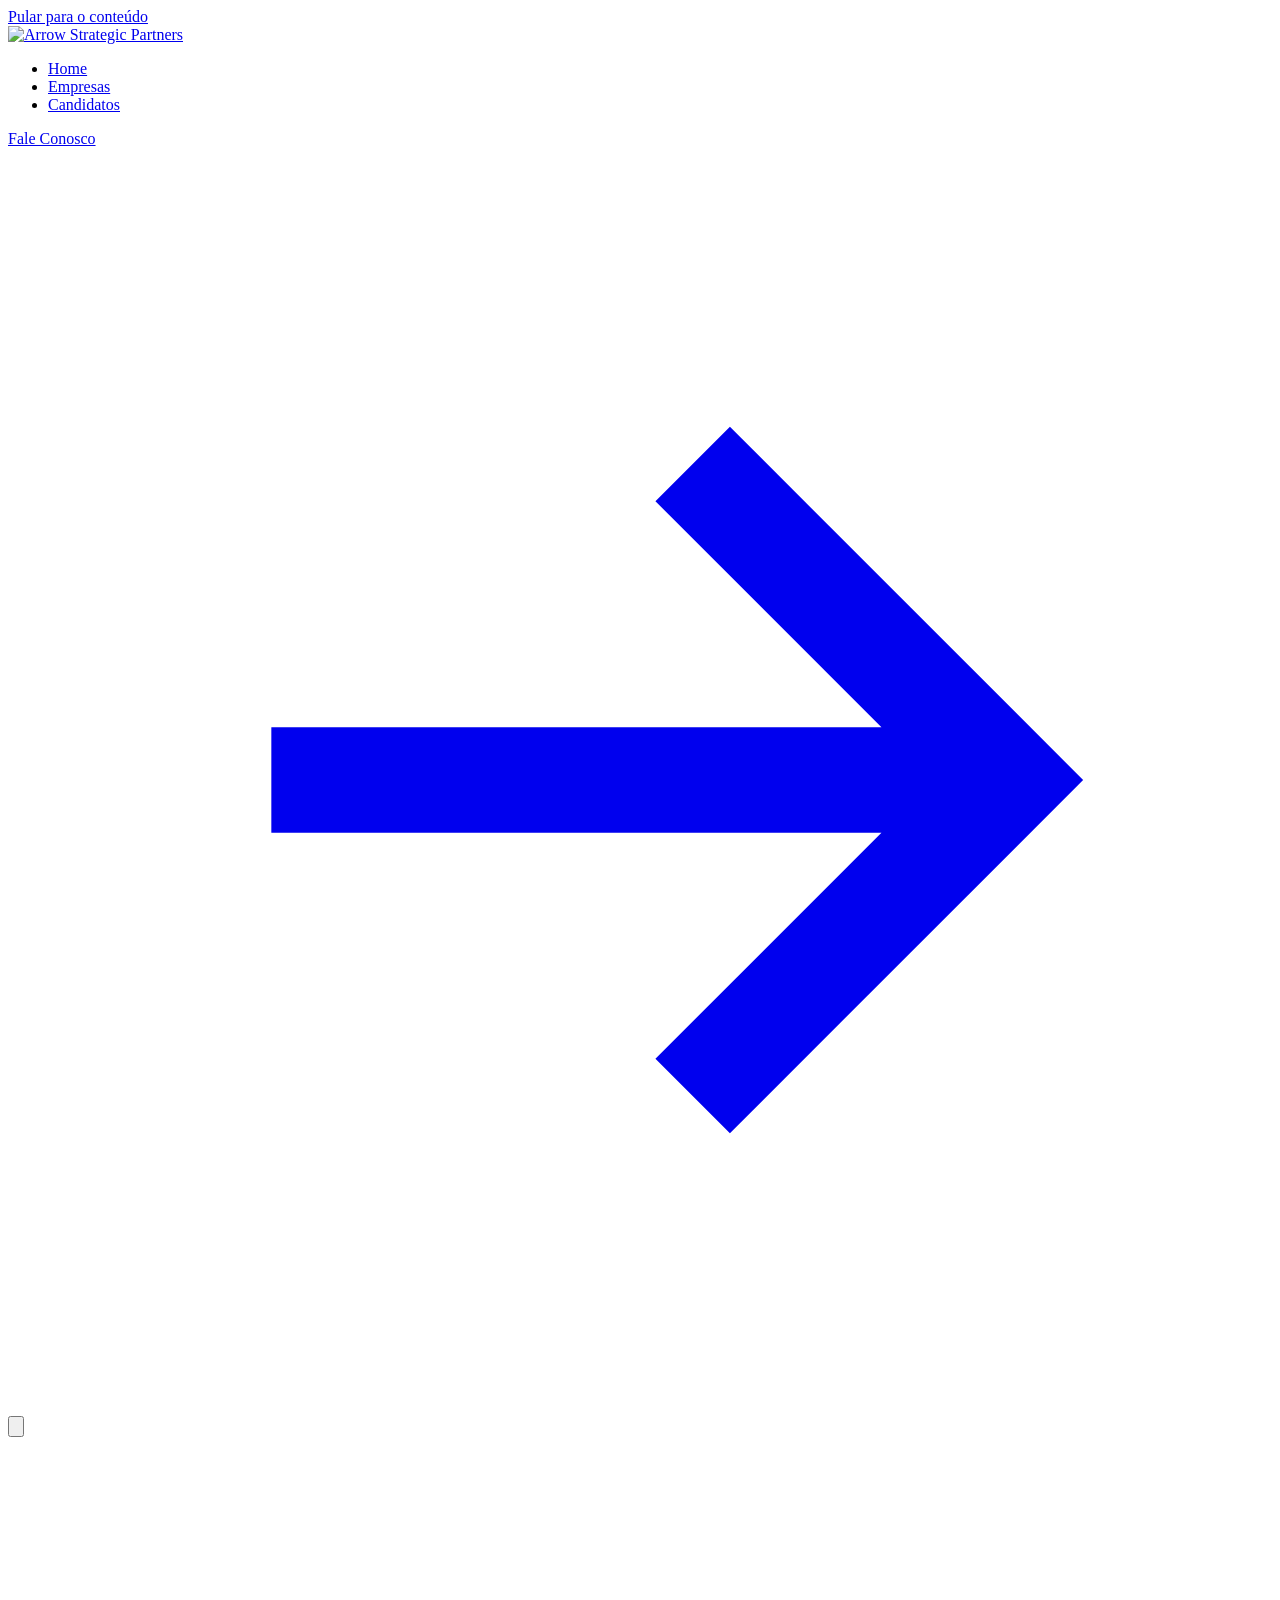
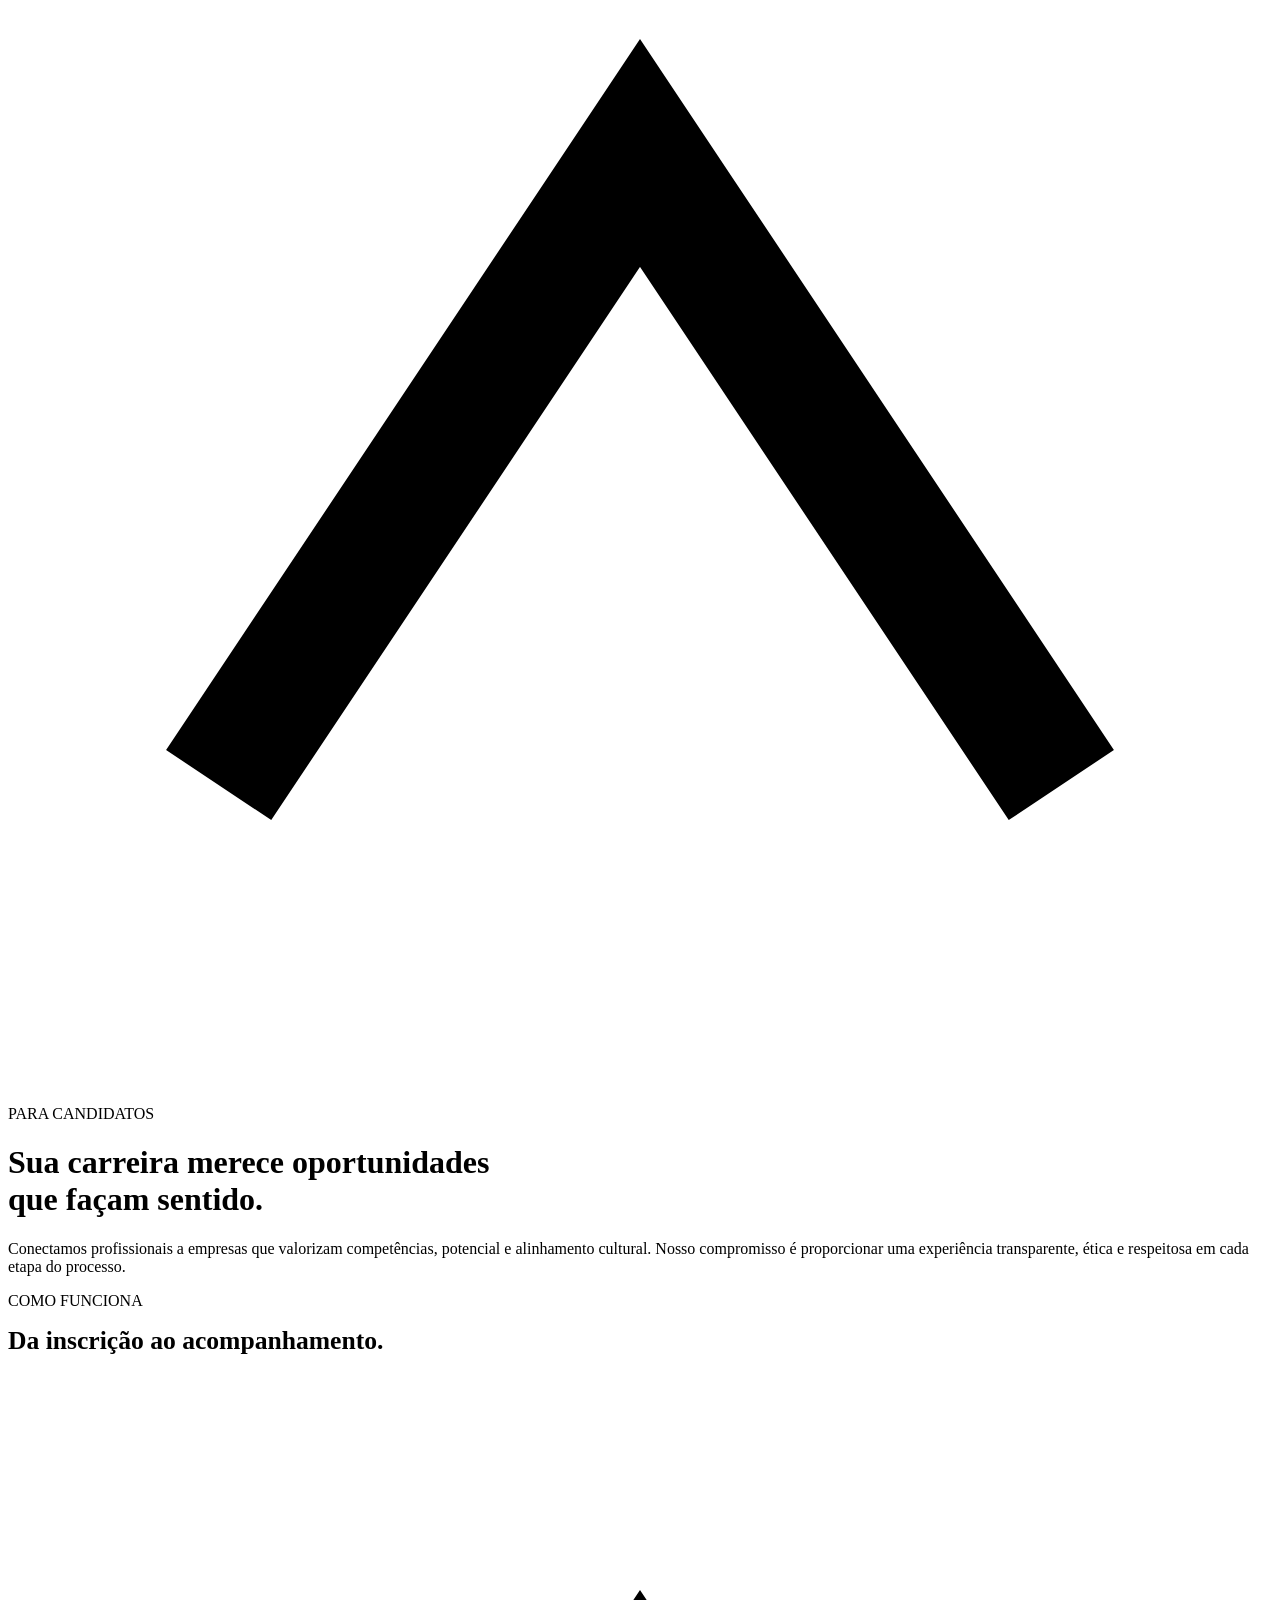
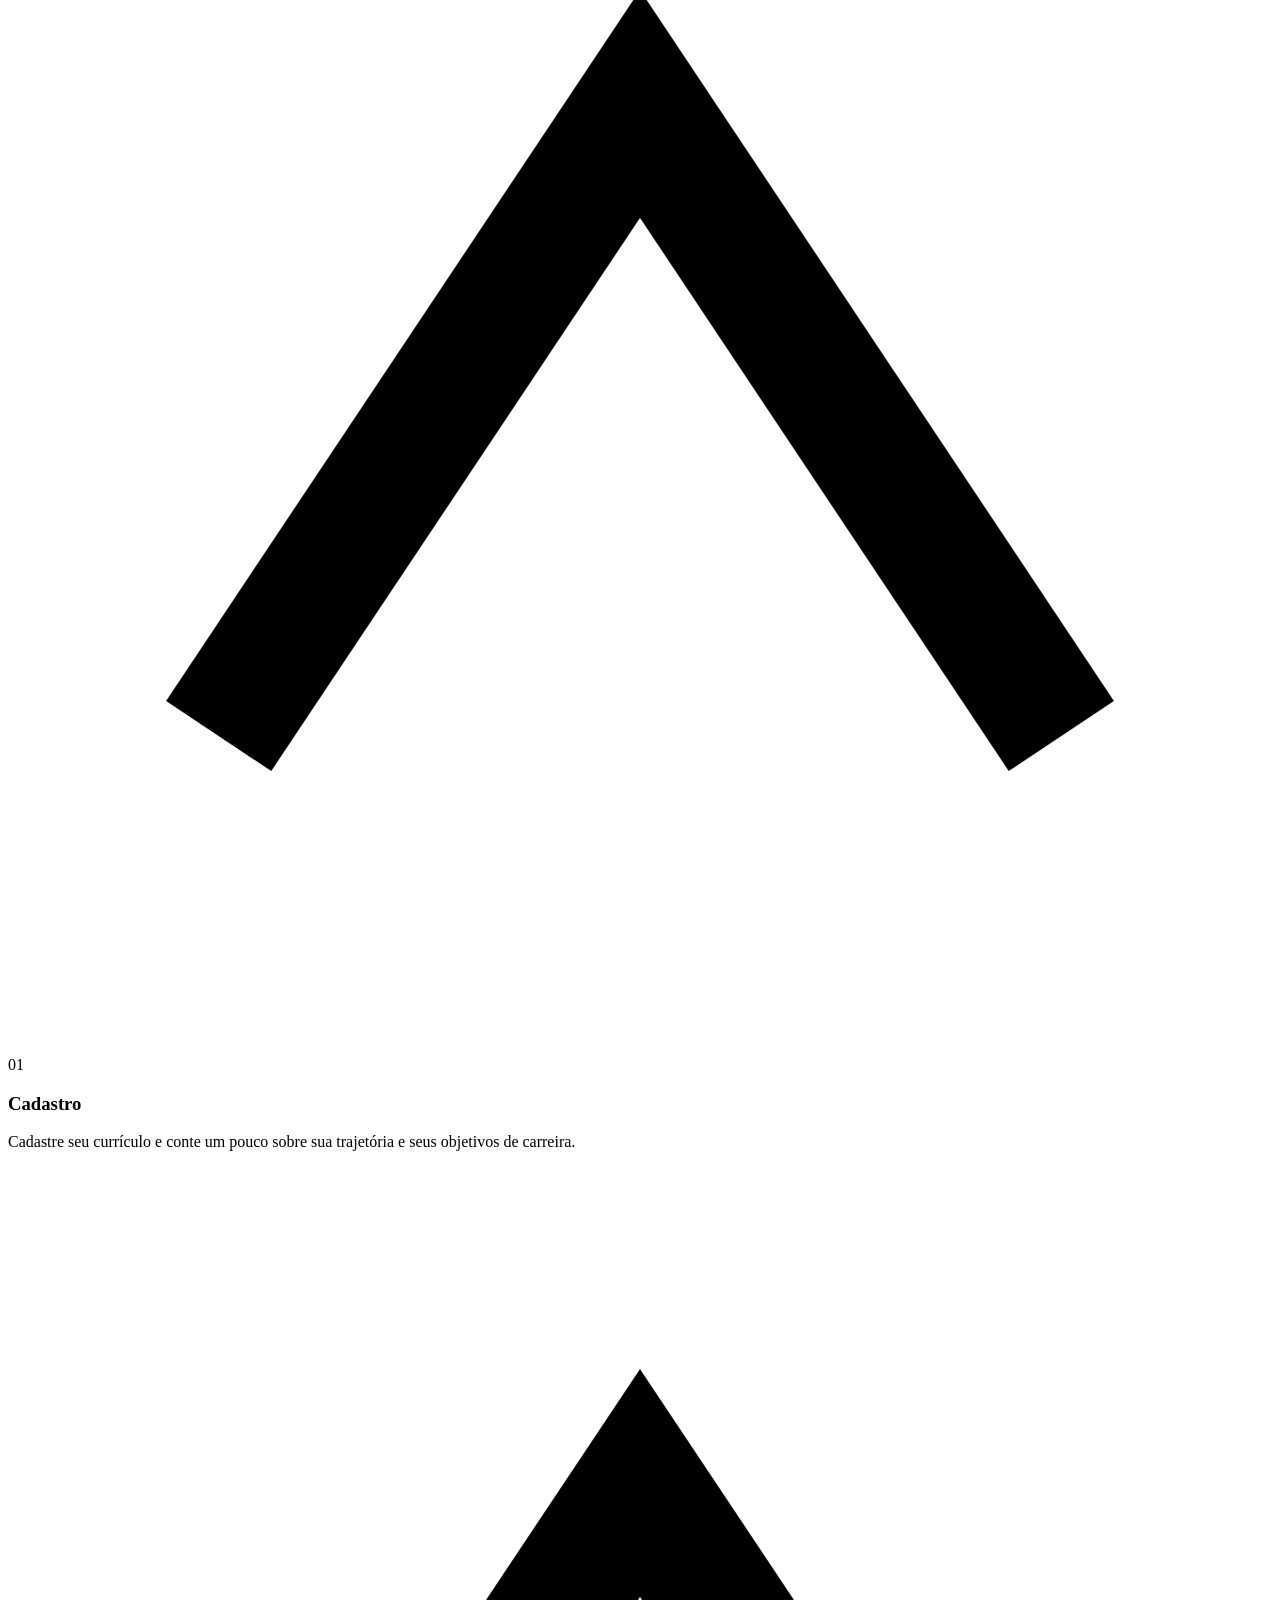
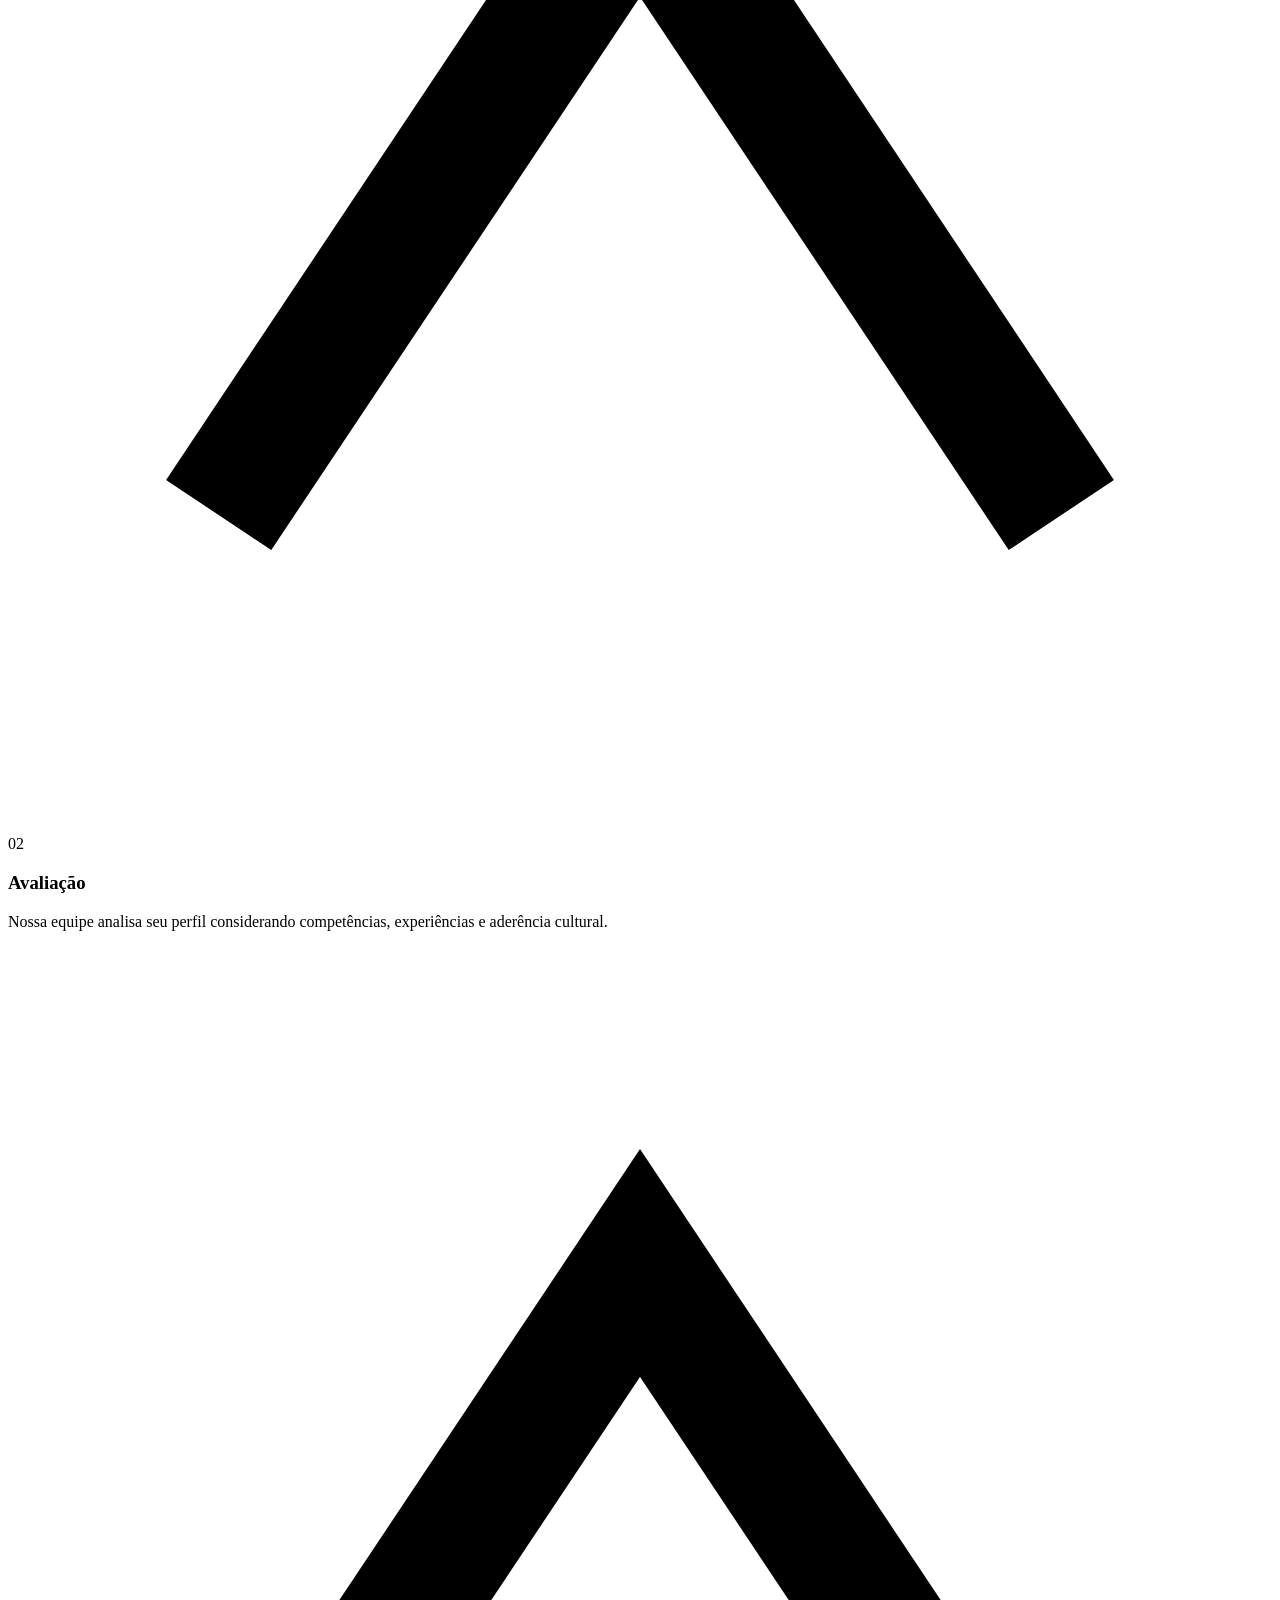
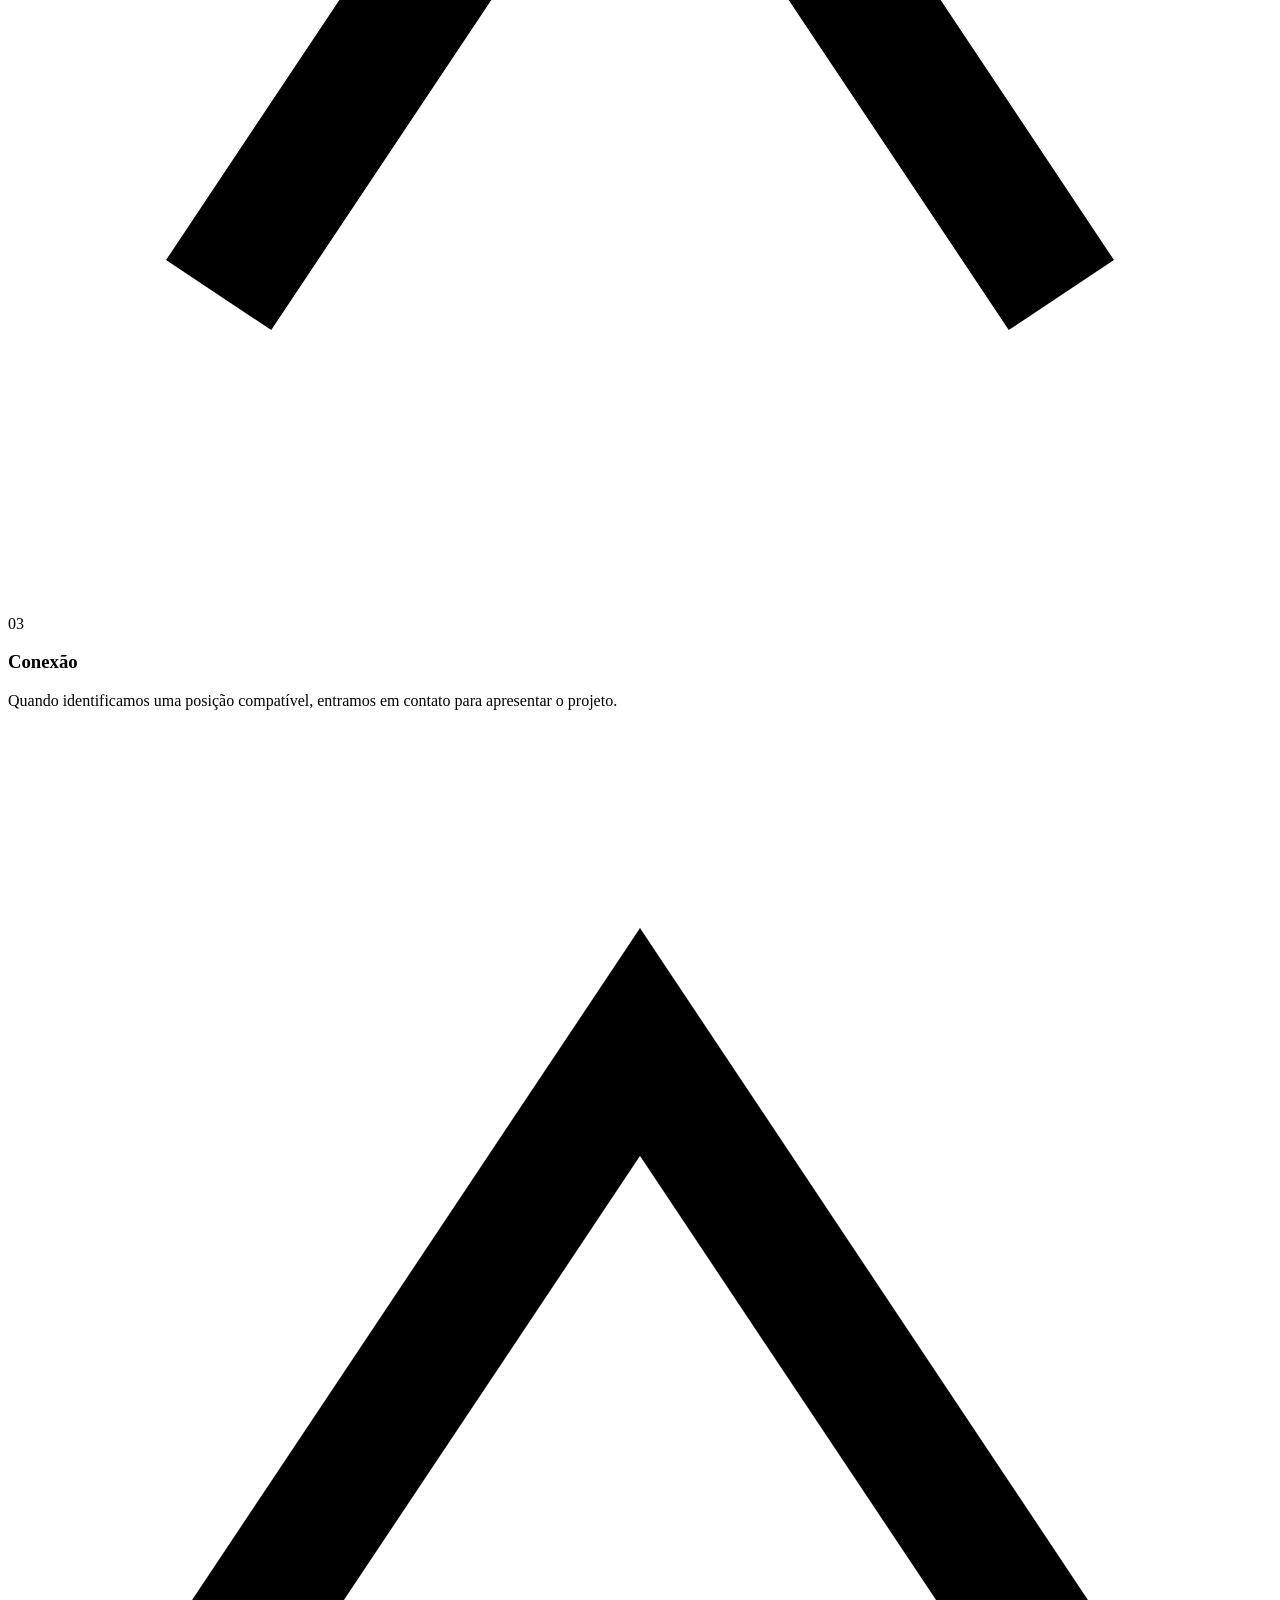
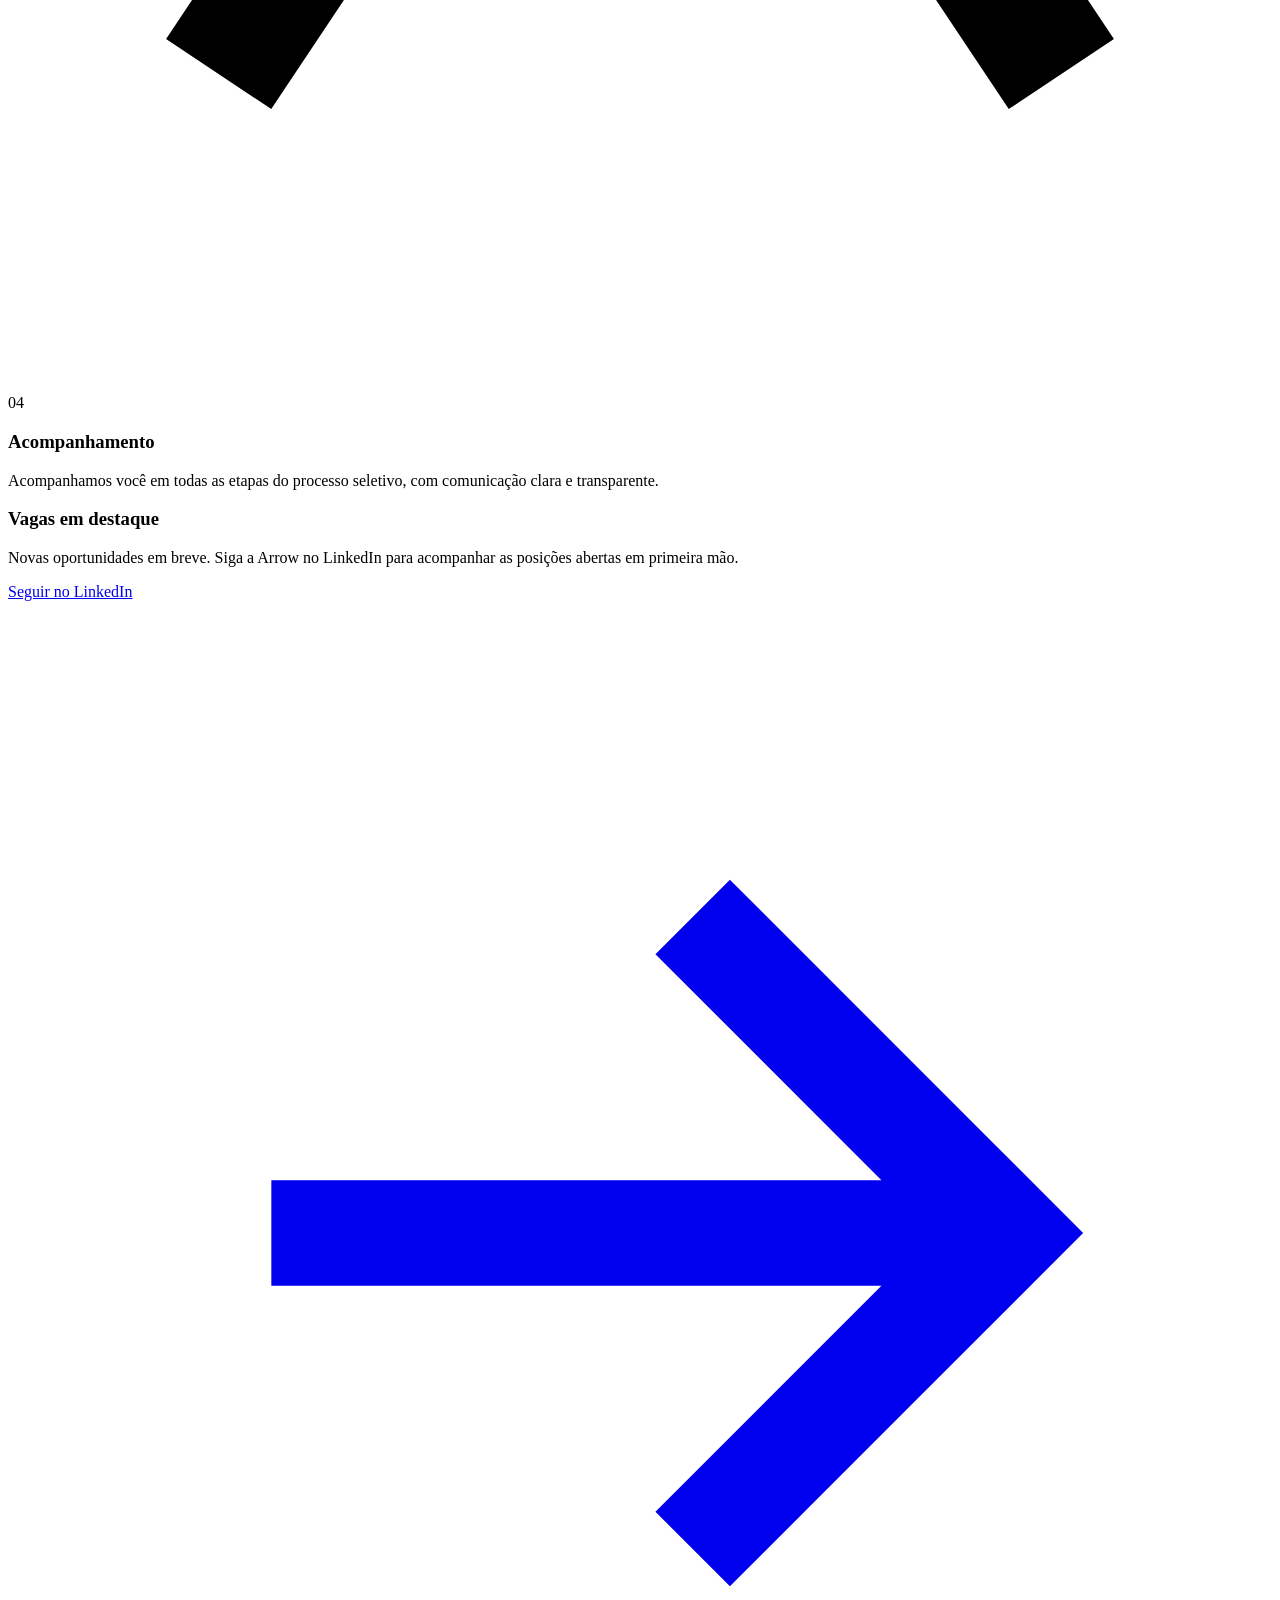
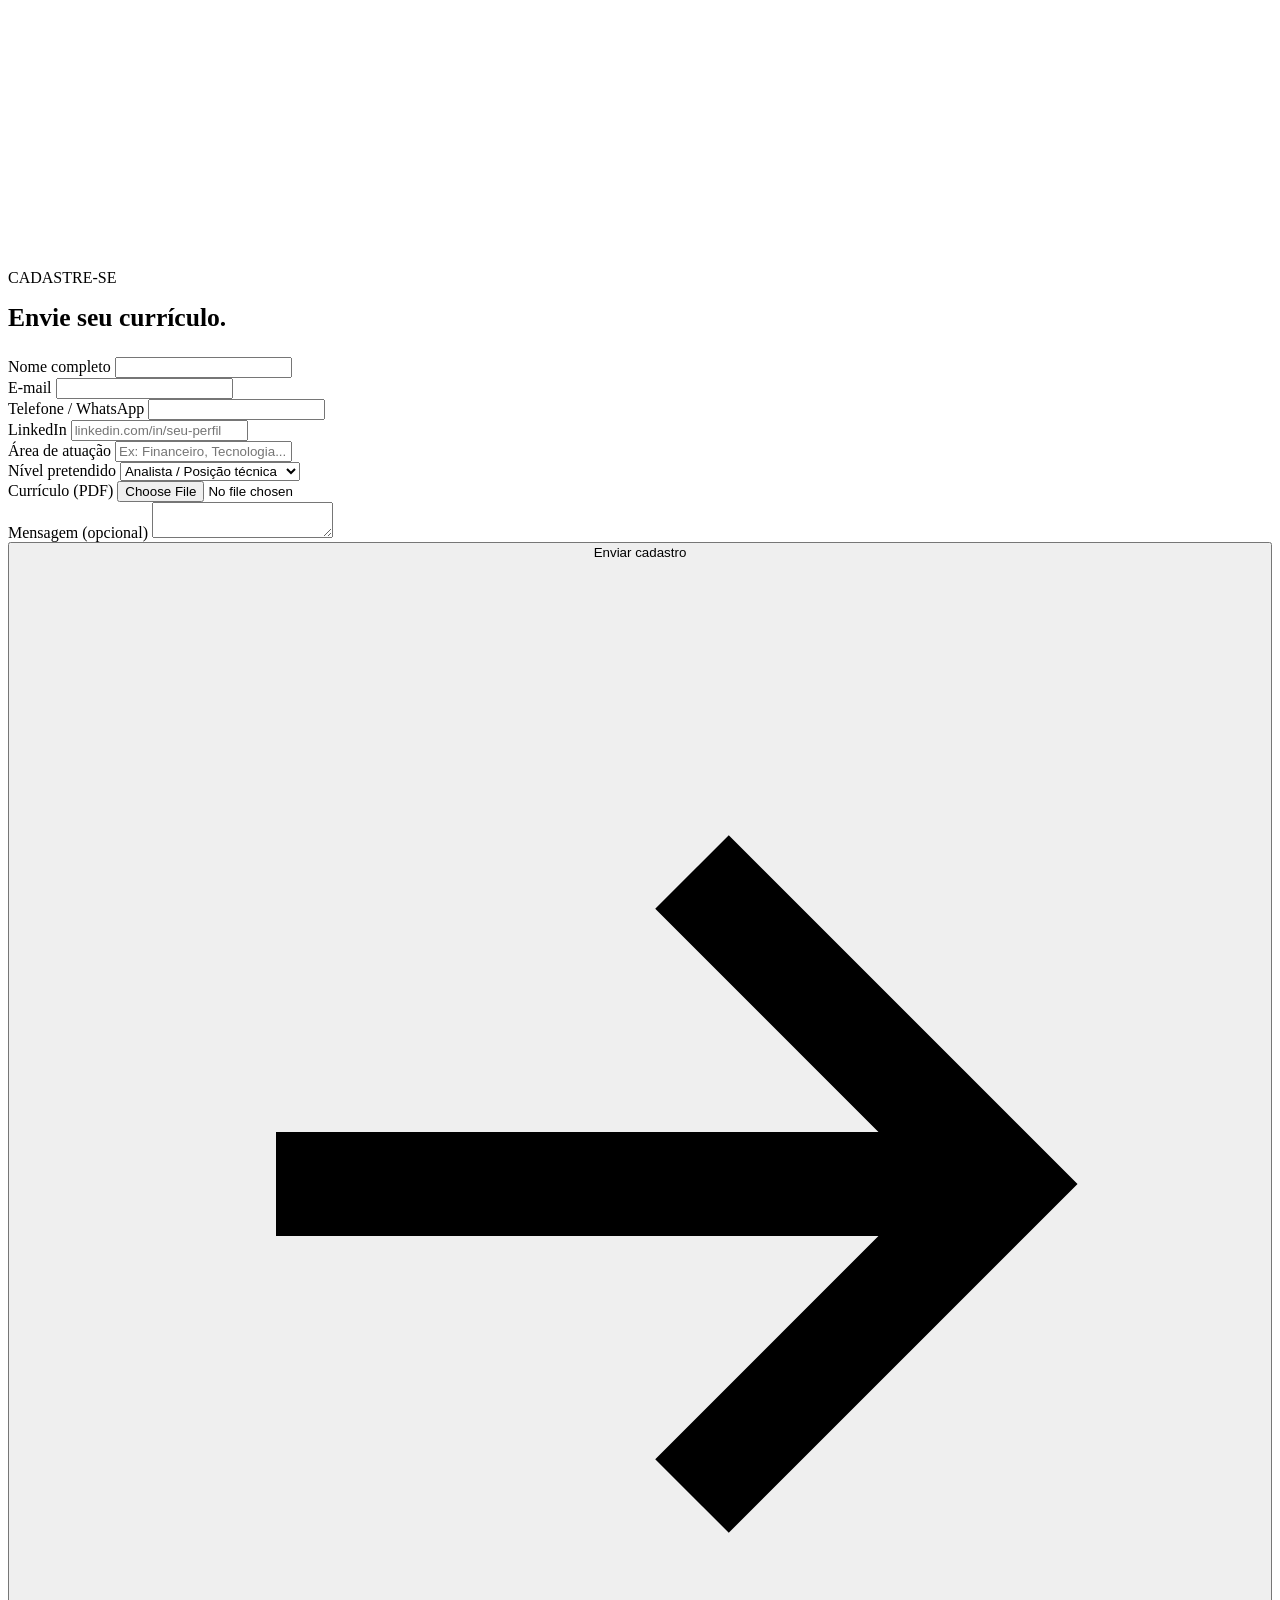
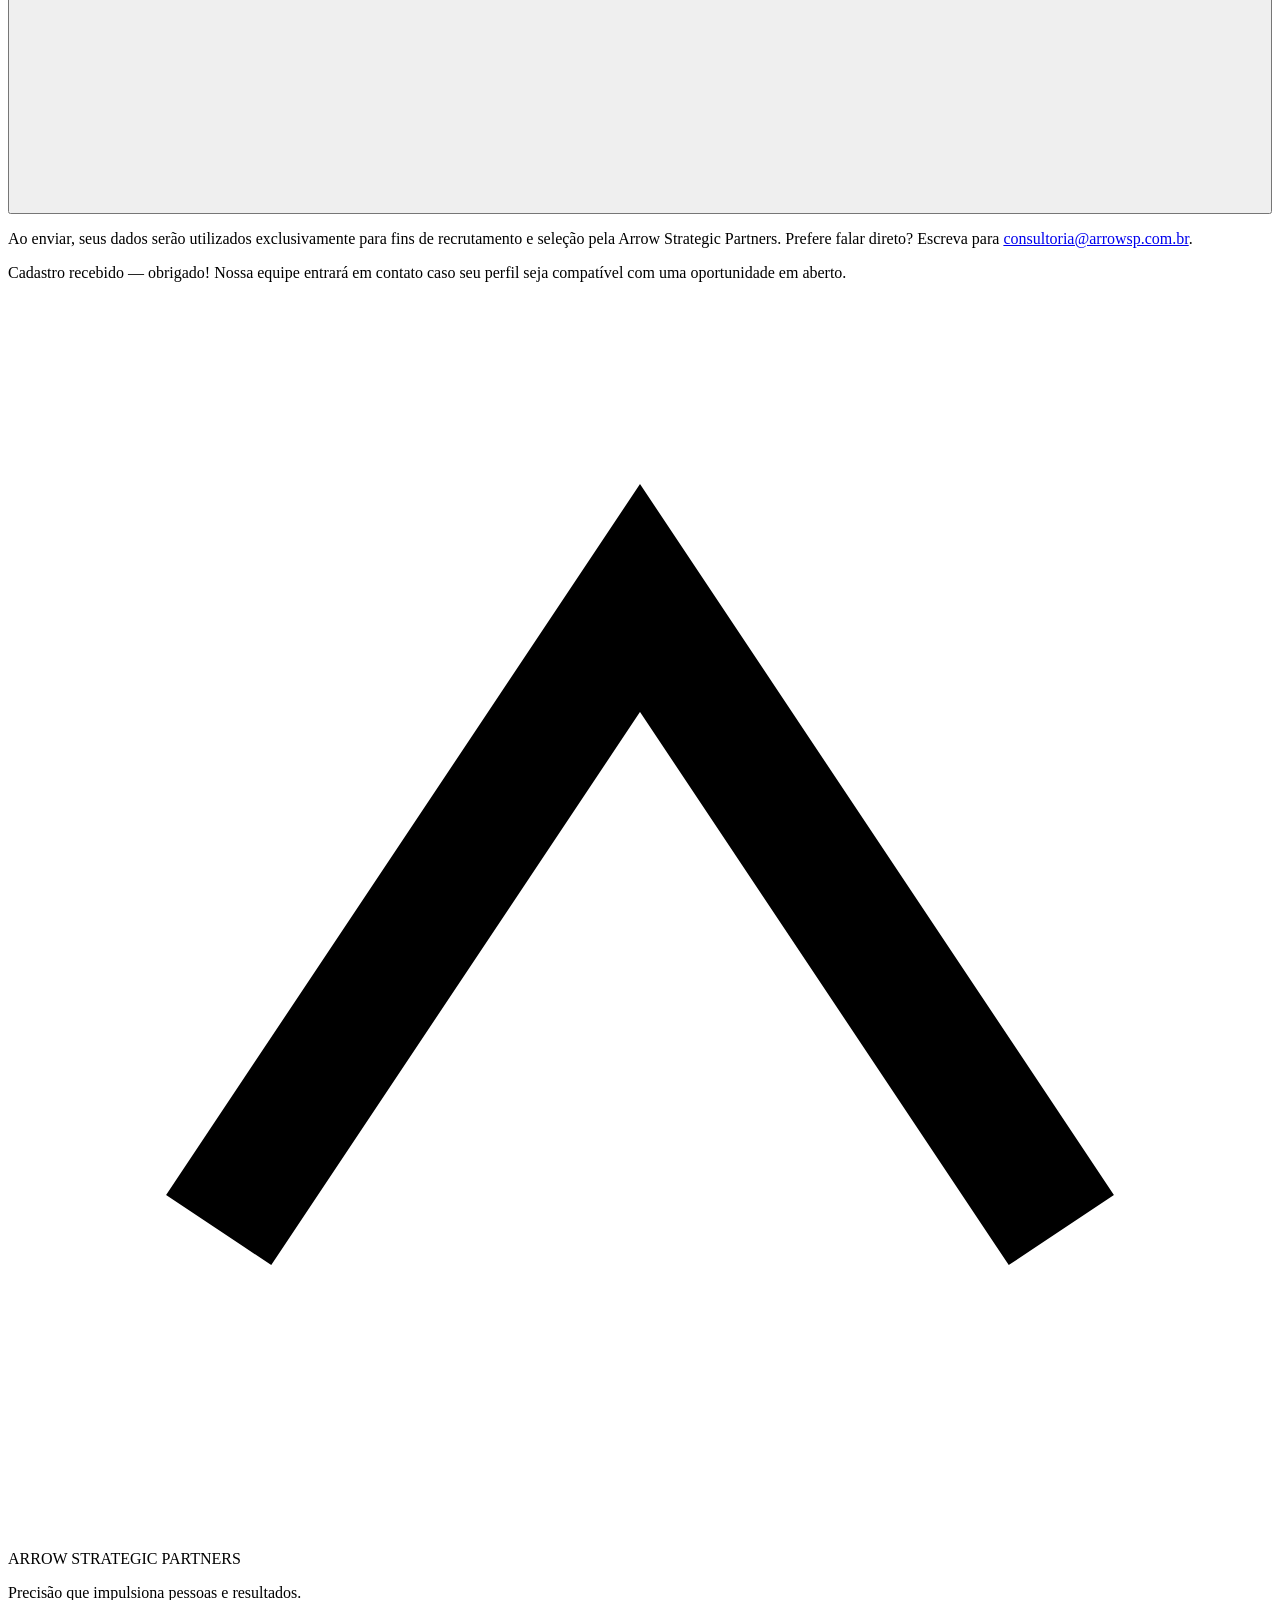
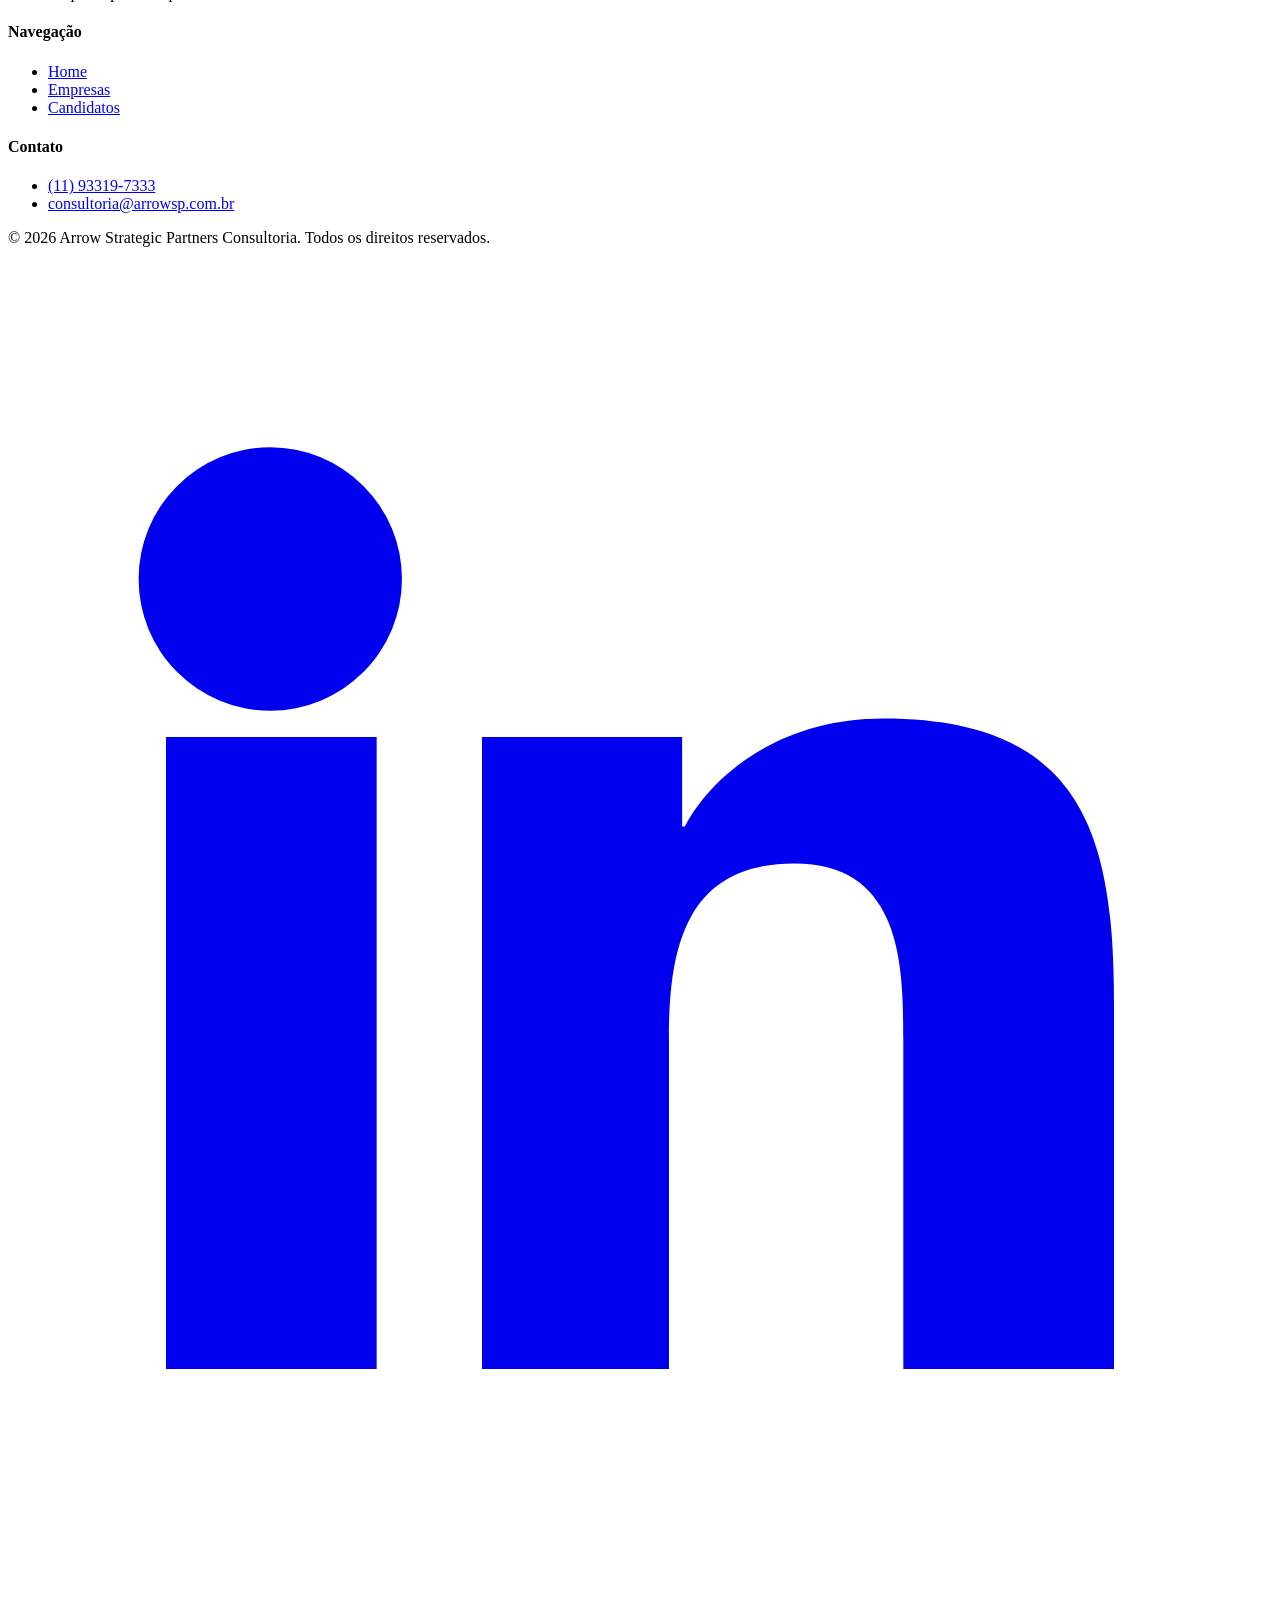
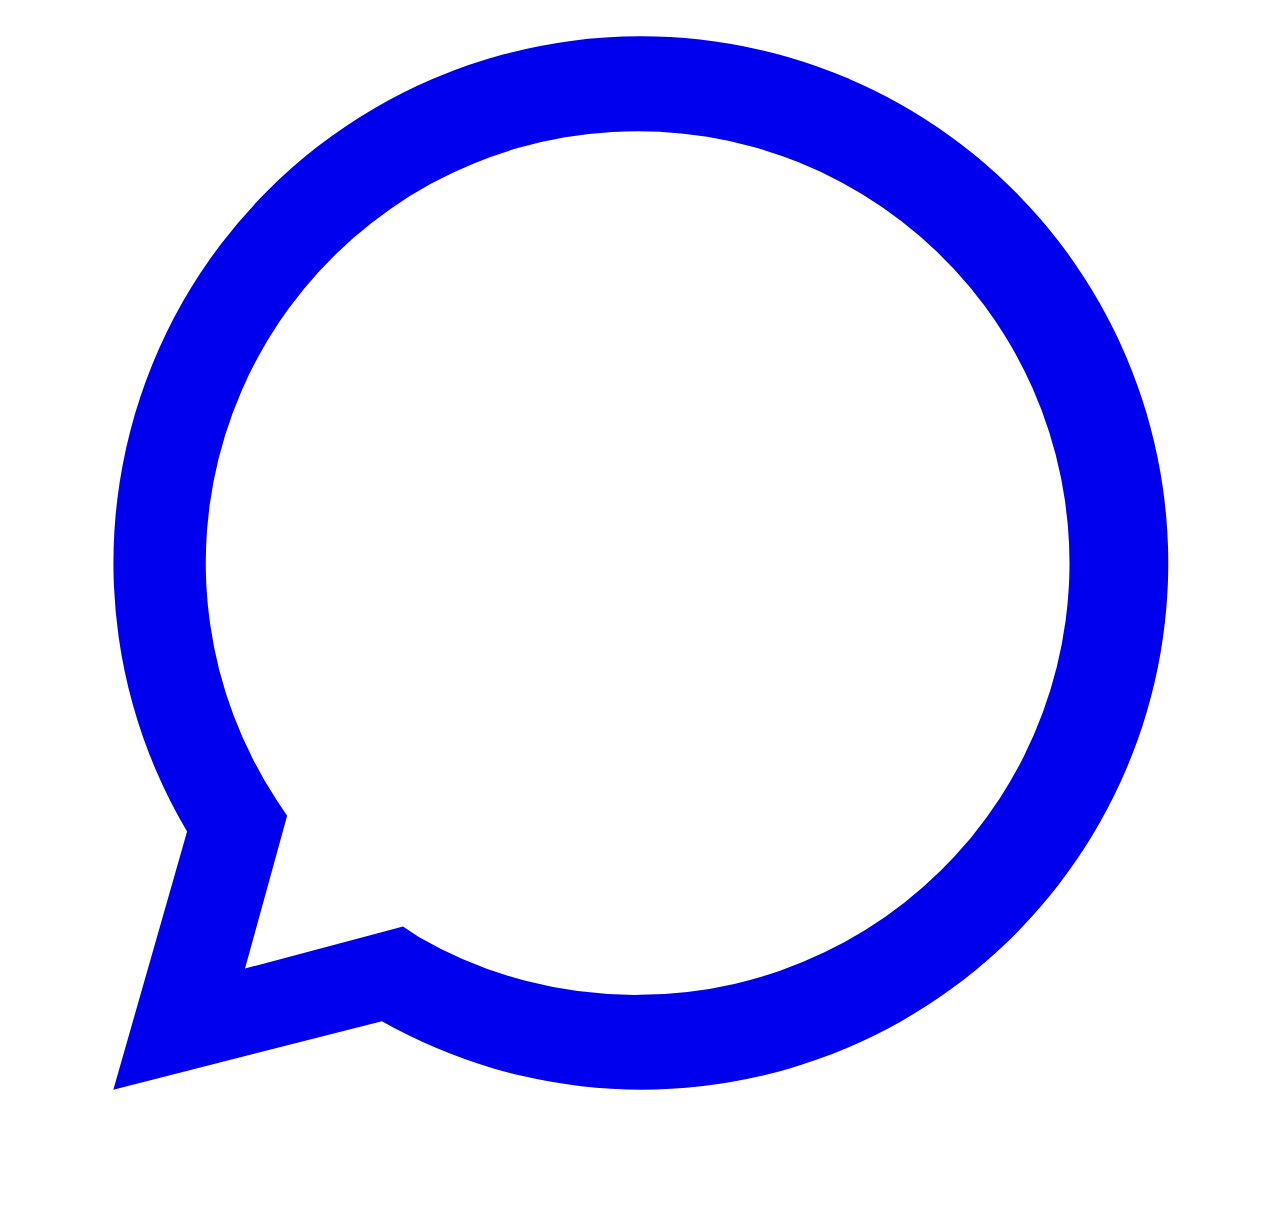
==== candidatos.html @ 92b03f4f "Add files via upload" ====
<!DOCTYPE html>
<html lang="pt-BR">
<head>
<meta charset="UTF-8">
<meta name="viewport" content="width=device-width, initial-scale=1.0">
<title>Para Candidatos | Cadastre seu Currículo — Arrow Strategic Partners</title>
<meta name="description" content="Cadastre seu currículo e conecte-se a oportunidades de carreira alinhadas ao seu perfil. Conheça como funciona o processo seletivo da Arrow Strategic Partners.">
<link rel="canonical" href="https://www.arrowsp.com.br/candidatos.html">

<meta property="og:type" content="website">
<meta property="og:site_name" content="Arrow Strategic Partners">
<meta property="og:locale" content="pt_BR">
<meta property="og:title" content="Para Candidatos — Arrow Strategic Partners">
<meta property="og:description" content="Sua carreira merece oportunidades que façam sentido. Cadastre seu currículo e acompanhe as vagas da Arrow.">
<meta property="og:url" content="https://www.arrowsp.com.br/candidatos.html">
<meta property="og:image" content="https://www.arrowsp.com.br/assets/og-image.jpg">
<meta name="twitter:card" content="summary_large_image">
<meta name="twitter:title" content="Para Candidatos — Arrow Strategic Partners">
<meta name="twitter:image" content="https://www.arrowsp.com.br/assets/og-image.jpg">

<link rel="icon" href="assets/favicon.ico" sizes="any">
<link rel="icon" href="assets/favicon-32x32.png" type="image/png" sizes="32x32">
<link rel="icon" href="assets/favicon-16x16.png" type="image/png" sizes="16x16">
<link rel="apple-touch-icon" href="assets/apple-touch-icon.png">
<meta name="theme-color" content="#152E48">

<link rel="preconnect" href="https://fonts.googleapis.com">
<link rel="preconnect" href="https://fonts.gstatic.com" crossorigin>
<link href="https://fonts.googleapis.com/css2?family=Fraunces:ital,opsz,wght@0,9..144,400;0,9..144,500;0,9..144,600;1,9..144,500&family=Cinzel:wght@500;600&family=Inter:wght@400;500;600;700&display=swap" rel="stylesheet">
<link rel="stylesheet" href="css/style.css">

<script type="application/ld+json">
{
  "@context": "https://schema.org",
  "@type": "EmploymentAgency",
  "name": "Arrow Strategic Partners",
  "url": "https://www.arrowsp.com.br/",
  "logo": "https://www.arrowsp.com.br/assets/logo.png",
  "telephone": "+5511933197333",
  "email": "consultoria@arrowsp.com.br",
  "areaServed": { "@type": "Country", "name": "Brasil" },
  "sameAs": ["https://www.linkedin.com/company/arrow-strategic-partners/"]
}
</script>
</head>
<body>

<a class="skip-link" href="#main">Pular para o conteúdo</a>

<header class="site-header">
  <div class="header-inner">
    <a class="brand" href="index.html" aria-label="Arrow Strategic Partners — página inicial">
      <img src="assets/logo.png" alt="Arrow Strategic Partners" width="228" height="152" style="height:38px;width:auto;">
    </a>
    <nav class="main-nav" id="mainNav" aria-label="Navegação principal">
      <ul class="nav-links">
        <li><a href="index.html">Home</a></li>
        <li><a href="empresas.html">Empresas</a></li>
        <li><a href="candidatos.html" aria-current="page">Candidatos</a></li>
      </ul>
      <div class="header-cta">
        <a class="btn btn-gold btn-sm" href="https://wa.me/5511933197333" target="_blank" rel="noopener">
          Fale Conosco
          <svg viewBox="0 0 24 24" fill="none" stroke="currentColor" stroke-width="2"><path d="M5 12h14M13 6l6 6-6 6"/></svg>
        </a>
      </div>
    </nav>
    <button class="menu-toggle" id="menuToggle" aria-label="Abrir menu" aria-expanded="false" aria-controls="mainNav">
      <svg viewBox="0 0 24 24" fill="none" stroke="currentColor" stroke-width="2"><path d="M3 6h18M3 12h18M3 18h18"/></svg>
    </button>
  </div>
</header>

<main id="main">

  <div class="hero hero-compact">
    <div class="wrap hero-inner">
      <span class="eyebrow">
        <svg viewBox="0 0 24 24" fill="none" stroke="currentColor" stroke-width="2.4"><path d="M4 18L12 6l8 12"/></svg>
        PARA CANDIDATOS
      </span>
      <h1>Sua carreira merece oportunidades<br>que façam sentido.</h1>
      <p class="lead">Conectamos profissionais a empresas que valorizam competências, potencial e alinhamento cultural. Nosso compromisso é proporcionar uma experiência transparente, ética e respeitosa em cada etapa do processo.</p>
    </div>
  </div>

  <section class="bg-soft">
    <div class="wrap form-layout">
      <div class="steps-col">
        <span class="eyebrow">COMO FUNCIONA</span>
        <h2 style="margin:16px 0 32px;font-size:1.6rem;">Da inscrição ao acompanhamento.</h2>
        <div class="step-item">
          <div class="step-num"><svg viewBox="0 0 24 24" fill="none" stroke="currentColor" stroke-width="2.4"><path d="M4 18L12 6l8 12"/></svg>01</div>
          <h3>Cadastro</h3>
          <p>Cadastre seu currículo e conte um pouco sobre sua trajetória e seus objetivos de carreira.</p>
        </div>
        <div class="step-item">
          <div class="step-num"><svg viewBox="0 0 24 24" fill="none" stroke="currentColor" stroke-width="2.4"><path d="M4 18L12 6l8 12"/></svg>02</div>
          <h3>Avaliação</h3>
          <p>Nossa equipe analisa seu perfil considerando competências, experiências e aderência cultural.</p>
        </div>
        <div class="step-item">
          <div class="step-num"><svg viewBox="0 0 24 24" fill="none" stroke="currentColor" stroke-width="2.4"><path d="M4 18L12 6l8 12"/></svg>03</div>
          <h3>Conexão</h3>
          <p>Quando identificamos uma posição compatível, entramos em contato para apresentar o projeto.</p>
        </div>
        <div class="step-item">
          <div class="step-num"><svg viewBox="0 0 24 24" fill="none" stroke="currentColor" stroke-width="2.4"><path d="M4 18L12 6l8 12"/></svg>04</div>
          <h3>Acompanhamento</h3>
          <p>Acompanhamos você em todas as etapas do processo seletivo, com comunicação clara e transparente.</p>
        </div>

        <div class="jobs-card">
          <h3>Vagas em destaque</h3>
          <p>Novas oportunidades em breve. Siga a Arrow no LinkedIn para acompanhar as posições abertas em primeira mão.</p>
          <a class="btn btn-outline btn-sm" href="https://www.linkedin.com/company/arrow-strategic-partners/" target="_blank" rel="noopener">
            Seguir no LinkedIn
            <svg viewBox="0 0 24 24" fill="none" stroke="currentColor" stroke-width="2"><path d="M5 12h14M13 6l6 6-6 6"/></svg>
          </a>
        </div>
      </div>

      <div>
        <span class="eyebrow">CADASTRE-SE</span>
        <h2 style="margin:16px 0 24px;font-size:1.6rem;">Envie seu currículo.</h2>
        <form class="apply-form" id="applyForm">
          <div class="form-row">
            <div class="field">
              <label for="f-nome">Nome completo</label>
              <input type="text" id="f-nome" name="nome" required>
            </div>
            <div class="field">
              <label for="f-email">E-mail</label>
              <input type="email" id="f-email" name="email" required>
            </div>
          </div>
          <div class="form-row">
            <div class="field">
              <label for="f-tel">Telefone / WhatsApp</label>
              <input type="tel" id="f-tel" name="telefone" required>
            </div>
            <div class="field">
              <label for="f-linkedin">LinkedIn</label>
              <input type="url" id="f-linkedin" name="linkedin" placeholder="linkedin.com/in/seu-perfil">
            </div>
          </div>
          <div class="form-row">
            <div class="field">
              <label for="f-area">Área de atuação</label>
              <input type="text" id="f-area" name="area" placeholder="Ex: Financeiro, Tecnologia...">
            </div>
            <div class="field">
              <label for="f-nivel">Nível pretendido</label>
              <select id="f-nivel" name="nivel">
                <option>Analista / Posição técnica</option>
                <option>Coordenação / Supervisão</option>
                <option>Gerência</option>
                <option>Diretoria / C-Level</option>
              </select>
            </div>
          </div>
          <div class="field">
            <label for="f-curriculo">Currículo (PDF)</label>
            <input type="file" id="f-curriculo" name="curriculo" accept=".pdf">
          </div>
          <div class="field">
            <label for="f-msg">Mensagem (opcional)</label>
            <textarea id="f-msg" name="mensagem"></textarea>
          </div>
          <button type="submit" class="btn btn-primary" style="width:100%;justify-content:center;">
            Enviar cadastro
            <svg viewBox="0 0 24 24" fill="none" stroke="currentColor" stroke-width="2"><path d="M5 12h14M13 6l6 6-6 6"/></svg>
          </button>
          <p class="form-note">Ao enviar, seus dados serão utilizados exclusivamente para fins de recrutamento e seleção pela Arrow Strategic Partners. Prefere falar direto? Escreva para <a href="mailto:consultoria@arrowsp.com.br">consultoria@arrowsp.com.br</a>.</p>
          <div class="form-success" id="formSuccess">Cadastro recebido — obrigado! Nossa equipe entrará em contato caso seu perfil seja compatível com uma oportunidade em aberto.</div>
        </form>
      </div>
    </div>
  </section>

</main>

<footer class="site-footer">
  <div class="wrap">
    <div class="footer-top">
      <div>
        <div class="footer-brand">
          <svg viewBox="0 0 24 24" fill="none" stroke="currentColor" stroke-width="2.4"><path d="M4 18L12 6l8 12"/></svg>
          ARROW STRATEGIC PARTNERS
        </div>
        <p class="footer-tag">Precisão que impulsiona pessoas e resultados.</p>
      </div>
      <div class="footer-col">
        <h4>Navegação</h4>
        <ul>
          <li><a href="index.html">Home</a></li>
          <li><a href="empresas.html">Empresas</a></li>
          <li><a href="candidatos.html">Candidatos</a></li>
        </ul>
      </div>
      <div class="footer-col">
        <h4>Contato</h4>
        <ul>
          <li><a href="https://wa.me/5511933197333" target="_blank" rel="noopener">(11) 93319-7333</a></li>
          <li><a href="mailto:consultoria@arrowsp.com.br">consultoria@arrowsp.com.br</a></li>
        </ul>
      </div>
    </div>
    <div class="footer-bottom">
      <p>© 2026 Arrow Strategic Partners Consultoria. Todos os direitos reservados.</p>
      <div class="social-row">
        <a href="https://www.linkedin.com/company/arrow-strategic-partners/" target="_blank" rel="noopener" aria-label="LinkedIn">
          <svg viewBox="0 0 24 24" fill="currentColor"><path d="M4.98 3.5a2.5 2.5 0 1 1 0 5 2.5 2.5 0 0 1 0-5zM3 9h4v12H3zM9 9h3.8v1.7h.05c.53-1 1.83-2.05 3.77-2.05C20.5 8.65 21 11 21 14.1V21h-4v-6.2c0-1.48-.03-3.4-2.07-3.4-2.07 0-2.38 1.62-2.38 3.3V21H9z"/></svg>
        </a>
        <a href="https://wa.me/5511933197333" target="_blank" rel="noopener" aria-label="WhatsApp">
          <svg viewBox="0 0 24 24" fill="currentColor"><path d="M12 2a10 10 0 0 0-8.6 15.1L2 22l5.1-1.3A10 10 0 1 0 12 2zm0 18.2a8.2 8.2 0 0 1-4.2-1.1l-.3-.2-3 .8.8-2.9-.2-.3A8.2 8.2 0 1 1 12 20.2z"/></svg>
        </a>
      </div>
    </div>
  </div>
</footer>

<script src="js/main.js"></script>
</body>
</html>
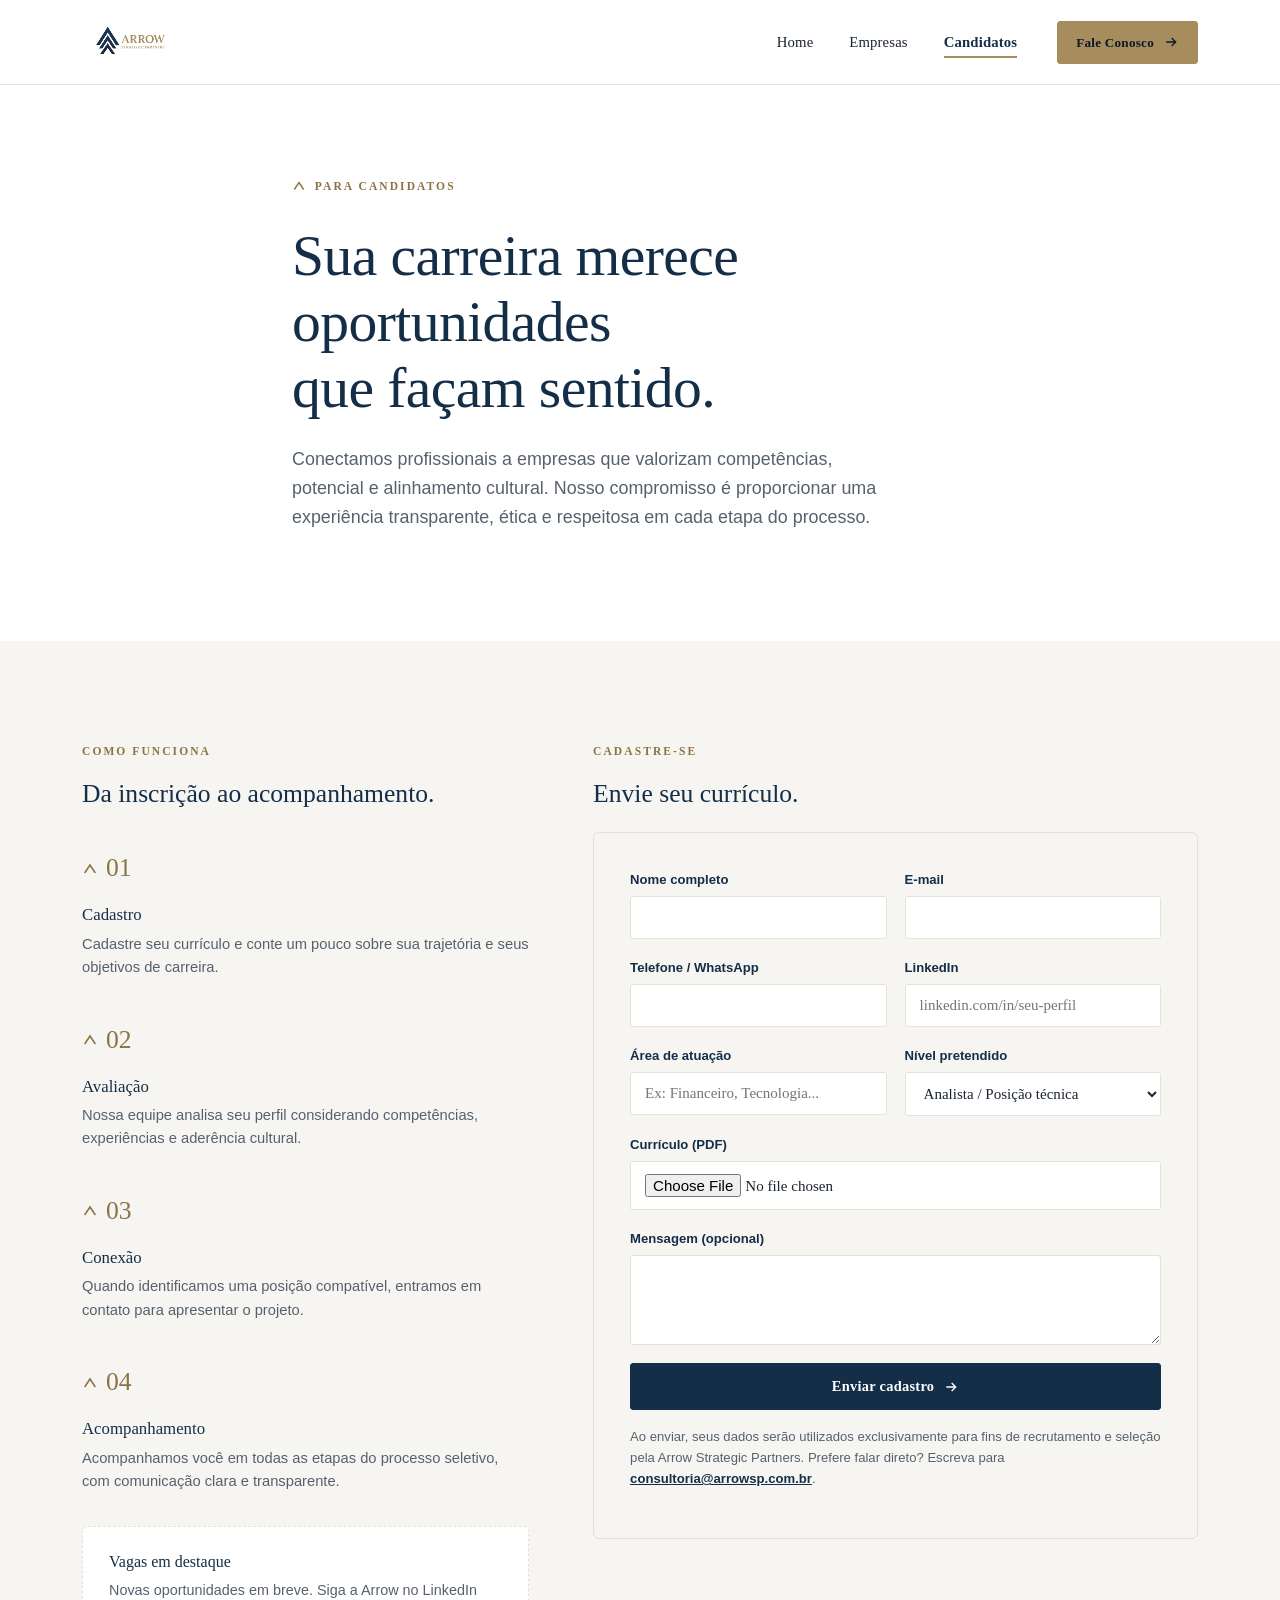
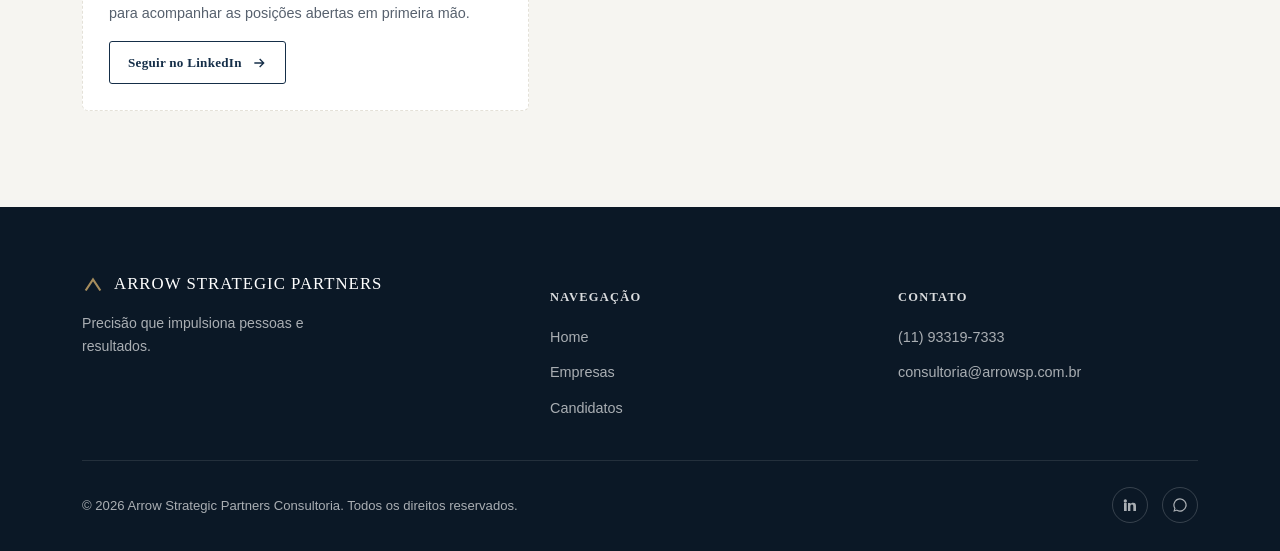
==== commit 7160a0ee: "Add files via upload" ====
--- a/candidatos.html
+++ b/candidatos.html
@@ -50,7 +50,7 @@
 <header class="site-header">
   <div class="header-inner">
     <a class="brand" href="index.html" aria-label="Arrow Strategic Partners — página inicial">
-      <img src="assets/logo.png" alt="Arrow Strategic Partners" width="228" height="152" style="height:38px;width:auto;">
+      <img src="assets/logo.png" alt="Arrow Strategic Partners" width="228" height="152" style="height:64px;width:auto;">
     </a>
     <nav class="main-nav" id="mainNav" aria-label="Navegação principal">
       <ul class="nav-links">
--- a/css/style.css
+++ b/css/style.css
@@ -0,0 +1,379 @@
+/* =========================================================
+   ARROW STRATEGIC PARTNERS — style.css
+   Design tokens extraídos da identidade visual (logo.png)
+   ========================================================= */
+
+:root{
+  --navy-950:#0B1826;
+  --navy-900:#152E48;
+  --navy-800:#1E3C5C;
+  --navy-700:#2A4C70;
+  --gold-500:#A78D5D;
+  --gold-600:#8C7345;
+  --gold-100:#F2ECDF;
+  --paper:#FFFFFF;
+  --paper-soft:#F6F5F1;
+  --ink:#1B2430;
+  --ink-soft:#57616E;
+  --line:#E4E1D8;
+  --radius-sm:3px;
+  --radius-md:6px;
+  --radius-badge:10px;
+  --maxw:1180px;
+  --shadow-soft:0 12px 32px rgba(11,24,38,.08);
+  --shadow-hover:0 18px 40px rgba(11,24,38,.14);
+}
+
+*,*::before,*::after{box-sizing:border-box;}
+html{scroll-behavior:smooth;}
+body{
+  margin:0;
+  font-family:'Inter',sans-serif;
+  color:var(--ink);
+  background:var(--paper);
+  -webkit-font-smoothing:antialiased;
+  line-height:1.6;
+}
+img{max-width:100%;display:block;}
+a{color:inherit;}
+h1,h2,h3{
+  font-family:'Fraunces',serif;
+  font-weight:500;
+  line-height:1.15;
+  margin:0;
+  color:var(--navy-900);
+}
+p{margin:0 0 1em;}
+.wrap{max-width:var(--maxw);margin:0 auto;padding:0 32px;}
+section{padding:96px 0;}
+@media (max-width:768px){
+  section{padding:64px 0;}
+  .wrap{padding:0 22px;}
+}
+.bg-soft{background:var(--paper-soft);}
+.visually-hidden{position:absolute;width:1px;height:1px;overflow:hidden;clip:rect(0 0 0 0);white-space:nowrap;}
+
+/* skip link (accessibility) */
+.skip-link{
+  position:absolute;left:-999px;top:auto;background:var(--navy-900);color:#fff;
+  padding:12px 20px;z-index:200;border-radius:0 0 6px 0;
+}
+.skip-link:focus{left:0;top:0;}
+
+/* ---------- Eyebrow / labels ---------- */
+.eyebrow{
+  font-family:'Cinzel',serif;
+  font-weight:600;
+  font-size:.72rem;
+  letter-spacing:.18em;
+  text-transform:uppercase;
+  color:var(--gold-600);
+  display:inline-flex;
+  align-items:center;
+  gap:.55rem;
+}
+.eyebrow.on-dark{color:var(--gold-500);}
+.eyebrow svg{width:14px;height:14px;flex-shrink:0;}
+
+/* ---------- Header ---------- */
+.site-header{
+  position:sticky;top:0;z-index:100;
+  background:rgba(255,255,255,.97);
+  border-bottom:1px solid var(--line);
+}
+.header-inner{
+  max-width:var(--maxw);margin:0 auto;padding:0 32px;
+  display:flex;align-items:center;justify-content:space-between;
+  height:84px;
+}
+.brand{display:flex;align-items:center;text-decoration:none;}
+.brand img{height:56px;width:auto;}
+nav.main-nav{display:flex;align-items:center;gap:40px;}
+.nav-links{display:flex;gap:36px;list-style:none;margin:0;padding:0;}
+.nav-links a{
+  font-family:'Inter';font-size:.92rem;font-weight:500;
+  color:var(--ink);padding:6px 0;position:relative;letter-spacing:.01em;
+  text-decoration:none;
+}
+.nav-links a::after{
+  content:'';position:absolute;left:0;bottom:-2px;width:0;height:2px;background:var(--gold-500);
+  transition:width .25s ease;
+}
+.nav-links a:hover::after,.nav-links a[aria-current="page"]::after{width:100%;}
+.nav-links a[aria-current="page"]{color:var(--navy-900);font-weight:600;}
+.header-cta{display:flex;align-items:center;gap:20px;}
+.menu-toggle{display:none;background:none;border:none;cursor:pointer;padding:6px;}
+.menu-toggle svg{width:26px;height:26px;color:var(--navy-900);}
+
+@media (max-width:860px){
+  nav.main-nav{
+    position:fixed;top:84px;left:0;right:0;bottom:0;
+    background:var(--paper);
+    flex-direction:column;align-items:flex-start;
+    padding:32px 28px;gap:28px;
+    transform:translateX(100%);
+    transition:transform .3s ease;
+    overflow-y:auto;
+  }
+  nav.main-nav.open{transform:translateX(0);}
+  .nav-links{flex-direction:column;gap:22px;width:100%;}
+  .nav-links a{font-size:1.15rem;}
+  .header-cta{flex-direction:column;align-items:flex-start;width:100%;}
+  .menu-toggle{display:block;}
+}
+
+/* ---------- Buttons ---------- */
+.btn{
+  display:inline-flex;align-items:center;gap:9px;
+  padding:14px 28px;font-family:'Inter';font-weight:600;font-size:.9rem;
+  letter-spacing:.02em;border-radius:var(--radius-sm);
+  text-decoration:none;cursor:pointer;border:1.5px solid transparent;
+  transition:all .22s ease;white-space:nowrap;
+}
+.btn svg{width:16px;height:16px;transition:transform .22s ease;}
+.btn:hover svg{transform:translateX(3px);}
+.btn-primary{background:var(--navy-900);color:#fff;border-color:var(--navy-900);}
+.btn-primary:hover{background:var(--navy-800);}
+.btn-gold{background:var(--gold-500);color:var(--navy-950);border-color:var(--gold-500);}
+.btn-gold:hover{background:var(--gold-600);}
+.btn-outline{background:transparent;border-color:var(--navy-900);color:var(--navy-900);}
+.btn-outline:hover{background:var(--navy-900);color:#fff;}
+.btn-outline-light{background:transparent;border-color:rgba(255,255,255,.45);color:#fff;}
+.btn-outline-light:hover{border-color:#fff;background:rgba(255,255,255,.08);}
+.btn-sm{padding:10px 18px;font-size:.82rem;}
+.btn[disabled]{opacity:.55;cursor:not-allowed;}
+
+/* ---------- Hero ---------- */
+.hero{padding:110px 0 90px;position:relative;overflow:hidden;}
+.hero.hero-compact{padding:90px 0 70px;}
+.hero-inner{max-width:760px;position:relative;z-index:2;}
+.hero h1{
+  font-size:clamp(2.2rem,4.6vw,3.6rem);
+  margin:22px 0 24px;
+  letter-spacing:-.01em;
+}
+.hero p.lead{
+  font-size:1.12rem;color:var(--ink-soft);max-width:600px;margin:0 0 40px;
+}
+.hero-ctas{display:flex;gap:16px;flex-wrap:wrap;}
+.hero-mark{
+  position:absolute;right:-40px;top:50%;transform:translateY(-50%);
+  width:460px;height:460px;pointer-events:none;z-index:1;
+}
+@media (max-width:1000px){.hero-mark{width:320px;height:320px;right:-80px;opacity:.7;}}
+@media (max-width:760px){.hero-mark{display:none;}}
+
+/* ---------- Stats strip ---------- */
+.stats-strip{background:var(--navy-900);color:#fff;}
+.stats-grid{
+  display:grid;grid-template-columns:repeat(4,1fr);
+  max-width:var(--maxw);margin:0 auto;
+}
+.stat-item{padding:44px 28px;border-left:1px solid rgba(255,255,255,.12);}
+.stat-item:first-child{border-left:none;}
+.stat-num{
+  font-family:'Fraunces',serif;font-size:2.1rem;color:var(--gold-500);
+  display:flex;align-items:center;gap:8px;
+}
+.stat-num svg{width:18px;height:18px;}
+.stat-label{font-size:.85rem;color:rgba(255,255,255,.75);margin-top:6px;}
+@media (max-width:768px){
+  .stats-grid{grid-template-columns:repeat(2,1fr);}
+  .stat-item{border-left:none;border-top:1px solid rgba(255,255,255,.12);}
+  .stat-item:nth-child(1),.stat-item:nth-child(2){border-top:none;}
+}
+
+/* ---------- Sobre / two column ---------- */
+.about-grid{display:grid;grid-template-columns:1fr .85fr;gap:64px;align-items:center;}
+.about-grid h2{font-size:clamp(1.7rem,3vw,2.3rem);margin:16px 0 22px;}
+.about-grid p{color:var(--ink-soft);font-size:1.02rem;}
+.about-media{position:relative;}
+.about-media img{border-radius:var(--radius-md);background:var(--paper-soft);border:1px solid var(--line);}
+.purpose-card{
+  margin-top:28px;background:var(--paper-soft);border:1px solid var(--line);border-radius:var(--radius-md);
+  padding:30px 32px;
+}
+.purpose-card .eyebrow{margin-bottom:12px;}
+.purpose-card p{color:var(--ink-soft);margin:0;font-size:1rem;}
+@media (max-width:900px){.about-grid{grid-template-columns:1fr;gap:36px;}.about-media{order:-1;max-width:360px;}}
+
+/* ---------- Dark band ---------- */
+.band-dark{background:var(--navy-950);color:#fff;}
+.band-dark h2{color:#fff;}
+.section-head{max-width:640px;margin-bottom:52px;}
+.section-head h2{font-size:clamp(1.7rem,3vw,2.3rem);margin:16px 0 0;}
+.section-head p{color:var(--ink-soft);margin-top:16px;font-size:1.02rem;}
+.band-dark .section-head p{color:rgba(255,255,255,.65);}
+
+.cards-3{display:grid;grid-template-columns:repeat(3,1fr);gap:28px;}
+.cards-4{display:grid;grid-template-columns:repeat(4,1fr);gap:24px;}
+@media (max-width:860px){.cards-3,.cards-4{grid-template-columns:1fr 1fr;}}
+@media (max-width:560px){.cards-3,.cards-4{grid-template-columns:1fr;}}
+
+/* ---------- Icon badge system (signature element) ---------- */
+.icon-badge{
+  position:relative;
+  width:52px;height:52px;flex-shrink:0;
+  border:1px solid var(--line);border-radius:var(--radius-badge);
+  display:flex;align-items:center;justify-content:center;
+  background:#fff;
+  transition:border-color .25s ease, background .25s ease;
+}
+.icon-badge svg{width:22px;height:22px;color:var(--navy-900);transition:color .25s ease;}
+.icon-badge::after{
+  content:'';position:absolute;top:-5px;right:-5px;width:9px;height:9px;border-radius:50%;
+  background:var(--gold-500);box-shadow:0 0 0 2px var(--paper);
+}
+.card:hover .icon-badge{border-color:var(--navy-900);background:var(--navy-900);}
+.card:hover .icon-badge svg{color:#fff;}
+
+.icon-badge.on-dark{background:transparent;border-color:rgba(255,255,255,.22);}
+.icon-badge.on-dark svg{color:#fff;}
+.icon-badge.on-dark::after{box-shadow:0 0 0 2px var(--navy-950);}
+.diff-card:hover .icon-badge.on-dark{border-color:var(--gold-500);background:var(--gold-500);}
+.diff-card:hover .icon-badge.on-dark svg{color:var(--navy-950);}
+
+/* ---------- Diferenciais cards (dark) ---------- */
+.diff-card{
+  background:rgba(255,255,255,.04);border:1px solid rgba(255,255,255,.12);
+  border-radius:var(--radius-md);padding:32px 28px;transition:border-color .25s ease, transform .25s ease;
+}
+.diff-card:hover{border-color:var(--gold-500);transform:translateY(-4px);}
+.diff-card .icon-badge{margin-bottom:20px;}
+.diff-card h3{color:#fff;font-size:1.18rem;margin-bottom:10px;font-weight:500;}
+.diff-card p{color:rgba(255,255,255,.65);font-size:.95rem;margin:0;}
+
+/* ---------- Cards (light, services) ---------- */
+.card{
+  background:#fff;border:1px solid var(--line);border-radius:var(--radius-md);
+  padding:32px 28px;transition:transform .25s ease, box-shadow .25s ease, border-color .25s ease;
+}
+.card:hover{transform:translateY(-4px);box-shadow:var(--shadow-hover);border-color:var(--gold-500);}
+.card .icon-badge{margin-bottom:22px;}
+.card h3{font-size:1.15rem;margin-bottom:10px;font-weight:500;}
+.card p{color:var(--ink-soft);font-size:.95rem;margin:0;}
+
+/* ---------- Sector cards (with illustration) ---------- */
+.sector-card{
+  border:1px solid var(--line);border-radius:var(--radius-md);overflow:hidden;
+  background:#fff;transition:transform .25s ease, box-shadow .25s ease;
+}
+.sector-card:hover{transform:translateY(-4px);box-shadow:var(--shadow-hover);}
+.sector-card .sector-media{aspect-ratio:4/3;overflow:hidden;}
+.sector-card .sector-media img{width:100%;height:100%;object-fit:cover;transition:transform .5s ease;}
+.sector-card:hover .sector-media img{transform:scale(1.06);}
+.sector-card .sector-body{padding:22px 22px 26px;}
+.sector-card h3{font-size:1.02rem;font-weight:600;font-family:'Inter';color:var(--navy-900);margin-bottom:6px;}
+.sector-card p{font-size:.88rem;color:var(--ink-soft);margin:0;}
+
+/* ---------- Contato ---------- */
+.contact-grid{display:grid;grid-template-columns:repeat(3,1fr);gap:24px;}
+@media (max-width:860px){.contact-grid{grid-template-columns:1fr;}}
+.contact-card{
+  border:1px solid var(--line);border-radius:var(--radius-md);padding:30px;
+  display:flex;flex-direction:column;gap:14px;text-decoration:none;color:var(--ink);
+  transition:all .25s ease;
+}
+.contact-card:hover{border-color:var(--gold-500);box-shadow:var(--shadow-soft);transform:translateY(-3px);}
+.contact-card .icon-wrap{width:42px;height:42px;border-radius:50%;background:var(--navy-900);display:flex;align-items:center;justify-content:center;}
+.contact-card .icon-wrap svg{width:19px;height:19px;color:#fff;}
+.contact-card h3{font-size:1rem;font-family:'Inter';font-weight:600;margin:0;}
+.contact-card span{color:var(--ink-soft);font-size:.92rem;}
+
+/* ---------- Método / steps ---------- */
+.steps-grid{display:grid;grid-template-columns:repeat(4,1fr);gap:28px;}
+@media (max-width:860px){.steps-grid{grid-template-columns:1fr 1fr;}}
+@media (max-width:560px){.steps-grid{grid-template-columns:1fr;}}
+.step-item{position:relative;padding-top:8px;}
+.step-num{
+  font-family:'Fraunces',serif;font-size:1.6rem;color:var(--gold-600);
+  display:flex;align-items:center;gap:8px;margin-bottom:16px;
+}
+.step-num svg{width:16px;height:16px;}
+.step-item h3{font-size:1.05rem;margin-bottom:8px;font-weight:500;}
+.step-item p{color:var(--ink-soft);font-size:.92rem;margin:0;}
+
+/* ---------- Níveis de atuação ---------- */
+.levels-intro{max-width:680px;margin:0 0 48px;}
+.levels-intro p{color:rgba(255,255,255,.68);font-size:1.02rem;margin-top:14px;}
+.levels-ladder{
+  display:grid;grid-template-columns:repeat(4,1fr);gap:20px;align-items:stretch;
+}
+.level-step{
+  border:1px solid rgba(255,255,255,.14);border-radius:var(--radius-md);
+  padding:24px 20px;background:rgba(255,255,255,.03);
+  transition:border-color .25s ease, transform .25s ease;
+  display:flex;flex-direction:column;
+}
+.level-step:hover{border-color:var(--gold-500);transform:translateY(-4px);}
+.level-step .lvl-tag{
+  font-family:'Cinzel';font-size:.66rem;letter-spacing:.12em;color:var(--gold-500);
+  display:block;margin-bottom:10px;
+}
+.level-step h3{color:#fff;font-size:1rem;margin-bottom:8px;font-weight:500;line-height:1.3;}
+.level-step p{color:rgba(255,255,255,.6);font-size:.85rem;margin:0;}
+@media (max-width:860px){
+  .levels-ladder{grid-template-columns:1fr 1fr;}
+}
+@media (max-width:560px){.levels-ladder{grid-template-columns:1fr;}}
+
+/* ---------- Form (Candidatos) ---------- */
+.form-layout{display:grid;grid-template-columns:.85fr 1.15fr;gap:64px;align-items:start;}
+@media (max-width:900px){.form-layout{grid-template-columns:1fr;gap:40px;}}
+.steps-col .step-item{margin-bottom:32px;}
+.apply-form{background:var(--paper-soft);border:1px solid var(--line);border-radius:var(--radius-md);padding:36px;}
+.form-row{display:grid;grid-template-columns:1fr 1fr;gap:18px;}
+@media (max-width:560px){.form-row{grid-template-columns:1fr;}}
+.field{display:flex;flex-direction:column;gap:6px;margin-bottom:18px;}
+.field label{font-size:.82rem;font-weight:600;color:var(--navy-900);}
+.field input,.field select,.field textarea{
+  font-family:'Inter';font-size:.94rem;padding:12px 14px;border:1px solid var(--line);
+  border-radius:var(--radius-sm);background:#fff;color:var(--ink);width:100%;
+}
+.field input:focus,.field select:focus,.field textarea:focus{
+  outline:none;border-color:var(--gold-500);box-shadow:0 0 0 3px rgba(167,141,93,.18);
+}
+.field textarea{resize:vertical;min-height:90px;}
+.form-note{font-size:.82rem;color:var(--ink-soft);margin-top:16px;}
+.form-note a{color:var(--navy-900);font-weight:600;}
+.form-success{
+  display:none;background:var(--gold-100);border:1px solid var(--gold-500);
+  border-radius:var(--radius-md);padding:20px 24px;color:var(--navy-900);font-size:.94rem;margin-top:18px;
+}
+.form-success.show{display:block;}
+
+.jobs-card{margin-top:28px;border:1px dashed var(--line);border-radius:var(--radius-md);padding:26px;background:#fff;}
+.jobs-card h3{font-size:1rem;margin-bottom:8px;}
+.jobs-card p{color:var(--ink-soft);font-size:.9rem;margin:0 0 16px;}
+
+/* ---------- Final CTA ---------- */
+.final-cta{background:var(--navy-900);color:#fff;text-align:center;}
+.final-cta h2{color:#fff;font-size:clamp(1.7rem,3.2vw,2.35rem);max-width:680px;margin:16px auto 30px;}
+.final-cta .hero-ctas{justify-content:center;}
+
+/* ---------- Footer ---------- */
+.site-footer{background:var(--navy-950);color:rgba(255,255,255,.65);padding:64px 0 28px;}
+.footer-top{display:grid;grid-template-columns:1.4fr 1fr 1fr;gap:48px;padding-bottom:40px;border-bottom:1px solid rgba(255,255,255,.1);}
+@media (max-width:768px){.footer-top{grid-template-columns:1fr;gap:32px;}}
+.footer-brand{font-family:'Cinzel';color:#fff;font-size:1.05rem;letter-spacing:.06em;display:flex;align-items:center;gap:10px;}
+.footer-brand svg{width:22px;height:22px;color:var(--gold-500);}
+.footer-tag{margin-top:14px;font-size:.88rem;max-width:280px;}
+.footer-col h4{font-family:'Inter';font-size:.78rem;letter-spacing:.1em;text-transform:uppercase;color:rgba(255,255,255,.85);margin-bottom:16px;}
+.footer-col ul{list-style:none;padding:0;margin:0;display:flex;flex-direction:column;gap:10px;}
+.footer-col a{text-decoration:none;font-size:.9rem;transition:color .2s ease;}
+.footer-col a:hover{color:var(--gold-500);}
+.footer-bottom{display:flex;justify-content:space-between;align-items:center;padding-top:26px;flex-wrap:wrap;gap:12px;}
+.footer-bottom p{margin:0;font-size:.82rem;}
+.social-row{display:flex;gap:14px;}
+.social-row a{width:36px;height:36px;border:1px solid rgba(255,255,255,.18);border-radius:50%;display:flex;align-items:center;justify-content:center;transition:all .2s ease;}
+.social-row a:hover{border-color:var(--gold-500);background:rgba(167,141,93,.12);}
+.social-row svg{width:16px;height:16px;}
+
+/* ---------- Page load transition ---------- */
+main{animation:fadeIn .45s ease;}
+@keyframes fadeIn{from{opacity:0;transform:translateY(8px);}to{opacity:1;transform:translateY(0);}}
+@media (prefers-reduced-motion:reduce){
+  main{animation:none;}
+  html{scroll-behavior:auto;}
+  .sector-card:hover .sector-media img{transform:none;}
+}
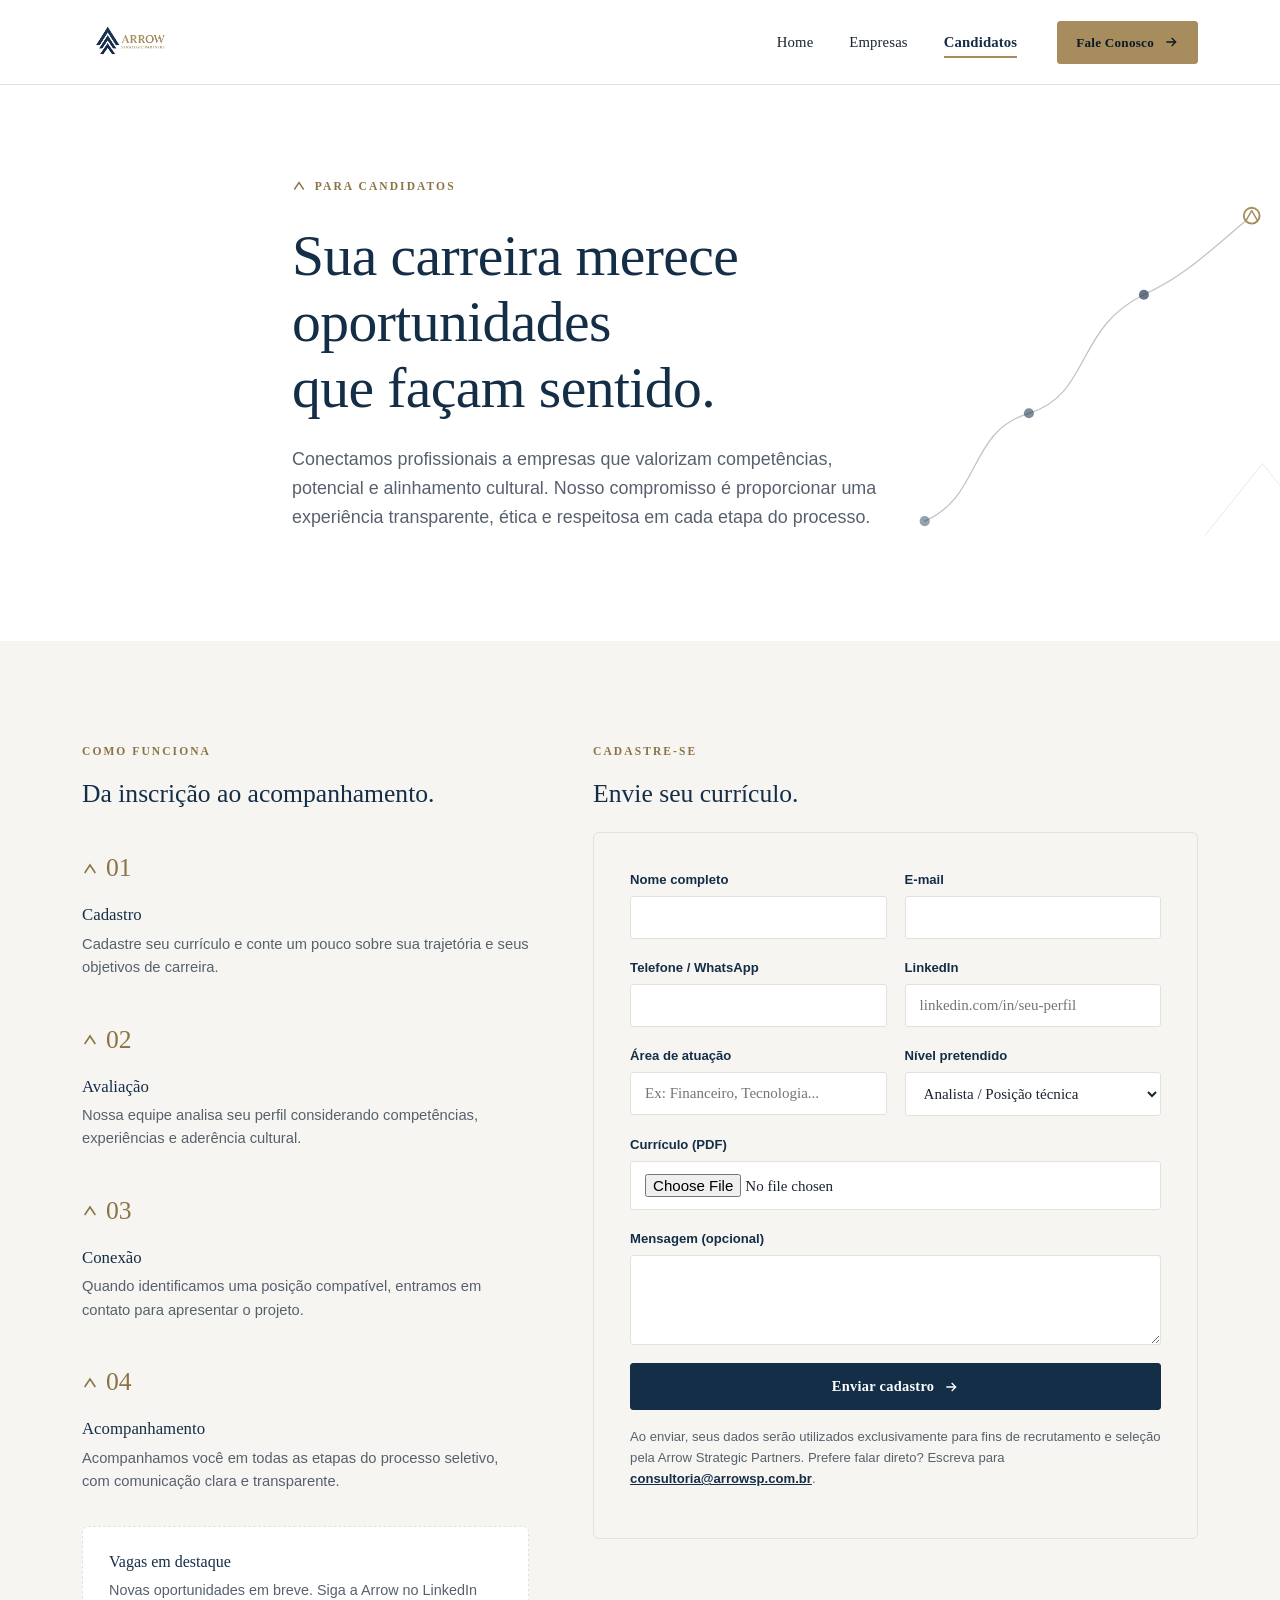
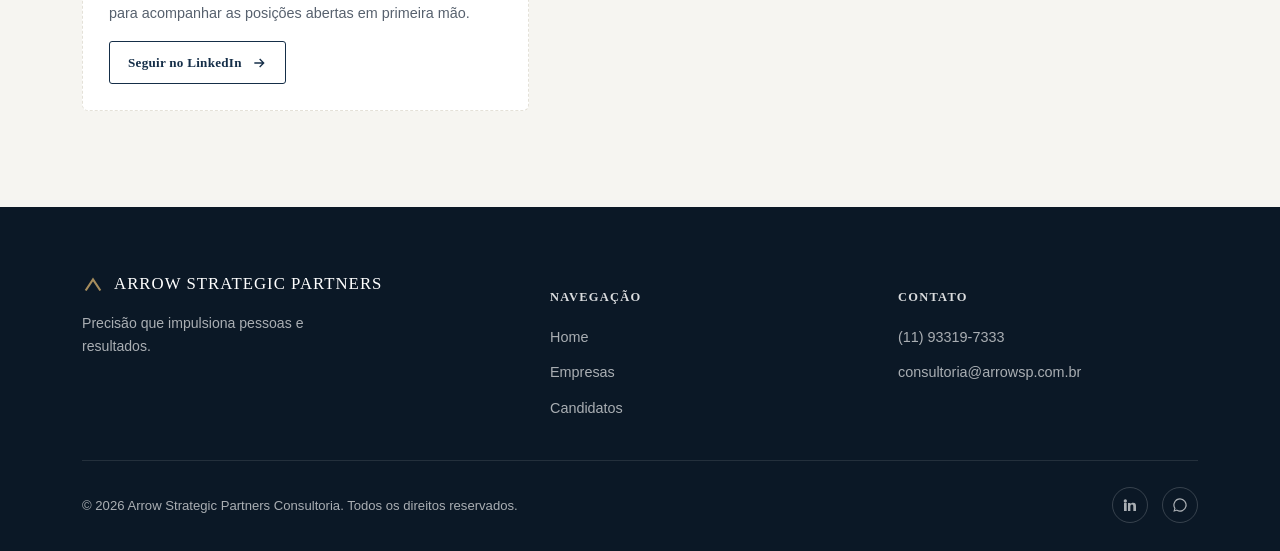
==== commit 916dc1d3: "Add files via upload" ====
--- a/candidatos.html
+++ b/candidatos.html
@@ -82,6 +82,7 @@
       <h1>Sua carreira merece oportunidades<br>que façam sentido.</h1>
       <p class="lead">Conectamos profissionais a empresas que valorizam competências, potencial e alinhamento cultural. Nosso compromisso é proporcionar uma experiência transparente, ética e respeitosa em cada etapa do processo.</p>
     </div>
+    <img class="hero-mark" src="assets/img/hero-candidatos.svg" alt="" aria-hidden="true" width="640" height="640">
   </div>
 
   <section class="bg-soft">
@@ -172,7 +173,7 @@
             <svg viewBox="0 0 24 24" fill="none" stroke="currentColor" stroke-width="2"><path d="M5 12h14M13 6l6 6-6 6"/></svg>
           </button>
           <p class="form-note">Ao enviar, seus dados serão utilizados exclusivamente para fins de recrutamento e seleção pela Arrow Strategic Partners. Prefere falar direto? Escreva para <a href="mailto:consultoria@arrowsp.com.br">consultoria@arrowsp.com.br</a>.</p>
-          <div class="form-success" id="formSuccess">Cadastro recebido — obrigado! Nossa equipe entrará em contato caso seu perfil seja compatível com uma oportunidade em aberto.</div>
+          <div class="form-success" id="formSuccess">Cadastro recebido, obrigado! Nossa equipe entrará em contato caso seu perfil seja compatível com uma oportunidade em aberto.</div>
         </form>
       </div>
     </div>
--- a/css/style.css
+++ b/css/style.css
@@ -87,7 +87,7 @@
   height:84px;
 }
 .brand{display:flex;align-items:center;text-decoration:none;}
-.brand img{height:56px;width:auto;}
+.brand img{height:64px;width:auto;}
 nav.main-nav{display:flex;align-items:center;gap:40px;}
 .nav-links{display:flex;gap:36px;list-style:none;margin:0;padding:0;}
 .nav-links a{
